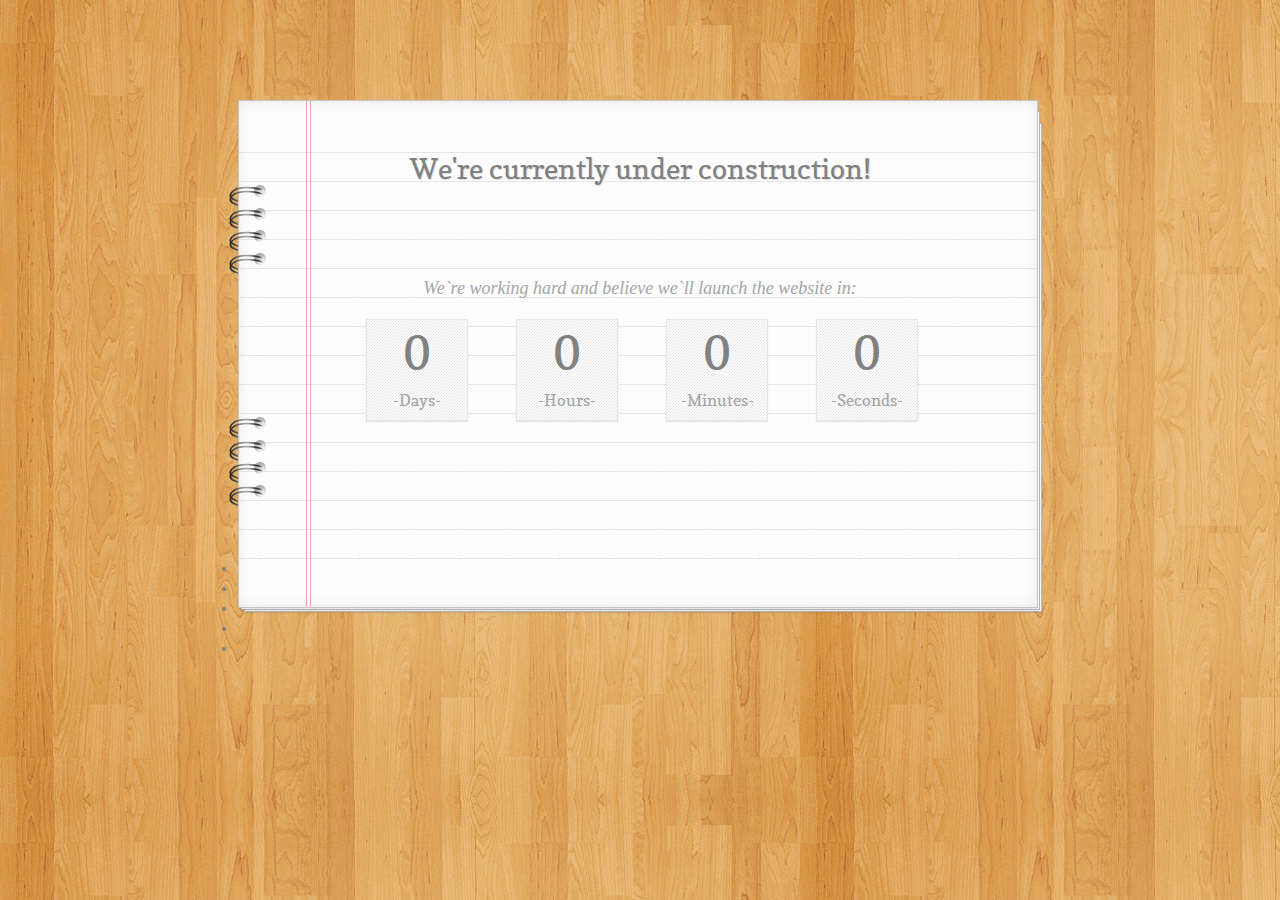
==== index.html @ 5b18fb9b "Page under construction" ====
<!DOCTYPE html> 
<html lang="en"> 
<head> 
<meta http-equiv="content-type" content="text/html; charset=utf-8" /> 

<title>Oscar Cruz - Web Developer</title> 

<link rel="stylesheet" href="style.css" type="text/css" media="screen">

<script type="text/javascript" src="js/jquery-1.7.min.js"></script>
<script type="text/javascript" src="js/jquery.countdown.js"></script>
<script type="text/javascript" src="js/jquery.tipsy.js"></script>
<script type="text/javascript" src="js/jquery.subscribe.js"></script>
<script type="text/javascript" src="js/jquery.contact.js"></script>
<script type="text/javascript" src="js/custom.js"></script>


</head> 
 
<body> 
	<div id="wrapper">
	    <!--
		<header>
			<a class="logo" href="index.html"><img src="images/logo.png" alt="logo" title="logo" /></a>
		</header>
		-->
		
		<div id="book">		
		
			<!--<div id="ribbon" class="contact">click me to reveal the contact form</div>		-->
			<div class="top-page"></div>
			
			<div class="content-page">
				<div class="top-spiral"></div>
				<div class="bottom-spiral"></div>
				<!--
				<div id="cform">
					<div class="row"></div>
					<h3>Get in touch with us:</h3>
					<div class="form-wrapper in-touch">
						<div id="message"></div>
						<form method="post" action="php/contact.php" name="contactform" id="contactform">
							<input type="text" name="name" placeholder="Name" id="name" />
							<input type="text" name="email" placeholder="Email" id="email" />
							<input type="text" name="phone" placeholder="Phone" id="phone" />
							<input type="text" name="subject" placeholder="Subject" id="subject" />
							<textarea placeholder="Message" name="comments" id="comments"></textarea>
							<div id="captcha">
								<span>3+1=</span>
								<input type="text" name="verify" id="verify" />
							</div><!--end verify-->

<!-- You can stylize the submit button by changing its color. To do this, replace the 'orange' from class="orange" with: yellow, red, purple, green, blue, darkblue, white and black.							
							<input type="submit" name="send" value="SEND" id="submit" class="orange" /> 
						</form>
					</div><!--end form-wrapper
				</div><!--end cform
				-->
			
				<div id="home">
					<div class="row"></div>
					<h2>We're currently under construction!</h2>					
					<div class="row"></div>
					<div class="row"></div>
					<div class="row"></div>
					<h3>We`re working hard and believe we`ll launch the website in:</h3>
					
					<div id="countdown"></div>	
					<div class="clear"></div>
					<div class="row"></div>
					<!--
					<div class="form-wrapper email-list">
						<div id="mesaj"></div>
						<form id="subscribe" method="post" action="php/subscribe.php" name="subscribe">
							<input type="text" id="semail" name="YourEmail" placeholder="Subscribe to our email list" />

<!-- You can stylize the submit button by changing its color. To do this, replace the 'orange' from class="orange" with: yellow, red, purple, green, blue, darkblue, white and black.								
							<input type="submit" id="ssubmit" name="subscribe" value="SUBSCRIBE" class="orange" />
						</form>
					</div><!--end form-wrapper
					-->
				</div><!--end home-->
				
			</div><!--end content-page-->
			
			<div class="bottom-page">
			    <!--
				<ul class="social">
				<!-- Change the # with the link to your social page. -->
					<li><a class="facebook tooltip" href="#" title="Facebook"></a></li>
					<li><a class="twitter tooltip" href="#" title="Twitter"></a></li>
					<li><a class="youtube tooltip" href="#" title="YouTube"></a></li>
					<li><a class="skype tooltip" href="#" title="Skype"></a></li>
					<li><a class="dribbble tooltip" href="#" title="Dribbble"></a></li>	
					
<!-- You can add to social list buttons for digg, delicious, vimeo and dropbox. Just delete the brackets from below
			<!--	<li><a class="digg tooltip" href="#" title="Digg"></a></li>
					<li><a class="delicious tooltip" href="#" title="Delicious"></a></li>
					<li><a class="vimeo tooltip" href="#" title="Vimeo"></a></li>
					<li><a class="dropbox tooltip" href="#" title="DropBox"></a></li>		
			
				</ul>
				-->
			</div><!--end bottom-page-->
		</div><!--end book-->
	</div><!--end wrapper-->
<script type="text/javascript" src="js/jquery.placeholder.js"></script>	<!-- placeholder html5 tag support for IE and Old Browsers -->
</body> 
</html>
---- style.css ----
/*-----------------------------------------------------------------------------------

	Template Name: PaperLaunch
	Template URI: http://www.deliciousthemes.com
	Description: A Coming Soon Template
	Author: Madalin Tudose
	Author URI: http://www.deliciousthemes.com
	License: GNU General Public License version 3.0
	License URI: http://www.gnu.org/licenses/gpl-3.0.html
	Version: 1.0
	
	All files, unless otherwise stated, are released under the GNU General Public License
	version 3.0 (http://www.gnu.org/licenses/gpl-3.0.html)

-----------------------------------------------------------------------------------

	1.	CSS Reset & Clearfix
	2.	Document Setup (body, common classes, structure etc)
	3.	Main Content Styles
		3.1. Countdown
		3.2. Forms
		3.3. Social Links
	4.	Button Styles
	5.	Tipsy Plugin - https://github.com/jaz303/tipsy

-----------------------------------------------------------------------------------*/


/*-----------------------------------------------------------------------------------*/
/*	1.	CSS Reset & Clearfix - http://meyerweb.com/eric/tools/css/reset/
/*-----------------------------------------------------------------------------------*/

html, body, div, span, applet, object, iframe,
h1, h2, h3, h4, h5, h6, p, blockquote, pre,
a, abbr, acronym, address, big, cite, code,
del, dfn, em, img, ins, kbd, q, s, samp,
small, strike, strong, sub, sup, tt, var,
b, u, i, center,
dl, dt, dd, ol, ul, li,
fieldset, form, label, legend,
table, caption, tbody, tfoot, thead, tr, th, td,
article, aside, canvas, details, embed, 
figure, figcaption, footer, header, hgroup, 
menu, nav, output, ruby, section, summary,
time, mark, audio, video {
	margin: 0;
	padding: 0;
	border: 0;
	font-size: 100%;
	font: inherit;
	vertical-align: baseline;
}

/* HTML5 display-role reset for older browsers */
article, aside, details, figcaption, figure, 
footer, header, hgroup, menu, nav, section {
	display: block;
}

body {
	line-height: 1;
}

ol, ul {
	list-style: none;
}

blockquote, q {
	quotes: none;
}
blockquote:before, blockquote:after,
q:before, q:after {
	content: '';
	content: none;
}

table {
	border-collapse: collapse;
	border-spacing: 0;
}

label{
	position:absolute;
	left:-9999px;
}

input,textarea {
	font:inherit;
	resize:none;
	background:#fff;
	color:#a5a5a5;
}

[placeholder]:active,
[placeholder]:focus{
	cursor:text;
	color:#a5a5a5;
}

.clear {
	clear:both;
}

/*-----------------------------------------------------------------------------------*/
/*	2.	Document Setup (body, common classes, structure etc)
/*-----------------------------------------------------------------------------------*/

@font-face {
    font-family: 'CopseRegular';
    src: url('fonts/copse/Copse-Regular-webfont.eot');
    src: url('fonts/copse/Copse-Regular-webfont.eot?#iefix') format('embedded-opentype'),
         url('fonts/copse/Copse-Regular-webfont.woff') format('woff'),
         url('fonts/copse/Copse-Regular-webfont.ttf') format('truetype'),
         url('fonts/copse/Copse-Regular-webfont.svg#CopseRegular') format('svg');
    font-weight: normal;
    font-style: normal;
}

body {
	font: 12px/20px 'CopseRegular', CopseRegular, Helvetica, Arial, sans-serif;
	background:url(images/backgrounds/wood4.jpg) repeat scroll 0 0;
	margin:0;
	padding:0;
	color:#818181;
}

#wrapper {
	width:806px;
	margin:0 auto;
	padding:100px 0;
}

a {
	text-decoration:none;
}

a:hover {
	text-decoration:none;
}

a.logo {
	text-align:center;
	display:block;
	margin-bottom:35px;
}

p.copyright {
	clear:both;
	text-align:center;
	margin:15px 0;
	text-shadow: 0 1px 1px rgba(255,255,255,0.7);
}

#book {
	position:relative;
}

.top-page {
	background:url(images/top-paper.png) no-repeat left top;
	width:806px;
	height:24px;
	position:relative;
}

.content-page {
	background:url(images/row.png) repeat-y left top;
	width:806px;
	height:435px;
	position:relative;
}

.bottom-page {
	background:url(images/bottom-paper.png) no-repeat left top;
	width:806px;
	height:55px;
}

.top-spiral {
	position:absolute;
	background:url(images/spiral.png) no-repeat scroll 0 0;
	width:38px;
	height:89px;
	left:-9px;
	top:61px;
}

.bottom-spiral {
	position:absolute;
	background:url(images/spiral.png) no-repeat scroll 0 0;
	width:38px;
	height:89px;
	left:-9px;
	top:293px;
}

.row {
	width:100%;
	height:29px;
	clear:both;
}

h2 {
	font-family: 'CopseRegular', CopseRegular, Helvetica, Arial, sans-serif;
	font-size:28px;
	text-align:center;
	height:29px;
	line-height:32px;
	font-weight:normal;
	text-shadow: 1px 1px 0px #e1e1e1;
	position:relative;
}

h3 {
	font-family:Georgia;
	font-size:18px;
	font-style:italic;
	text-align:center;
	height:29px;
	line-height:38px;
	font-weight:normal;
	color:#a5a5a5;
}

h4 {
	font-family:Georgia;
	font-size:14px;
	font-style:italic;
	text-align:center;
	height:29px;
	line-height:38px;
	font-weight:normal;
	color:#a5a5a5;
}

/*-----------------------------------------------------------------------------------*/
/*	3.	Main Content Styles
/*-----------------------------------------------------------------------------------*/

	/*----- 3.1. Countdown -----*/

#countdown {
	float:left;
	padding:21px 0 10px 105px;
	position:relative;
}

.hasCountdown {
	height:115px;
}

.item {
	float:left;
	text-align:center;
	margin:0 24px;
	width:100px;
	height:100px;
	border:1px solid #e5e5e5;	
	background:#fdfdfd url(images/form-pattern.png) repeat scroll 0 0;
	-moz-box-shadow: 0px 1px 1px rgba(0, 0, 0, 0.1);
    -webkit-box-shadow: 0px 1px 1px rgba(0, 0, 0, 0.1);
    box-shadow: 0px 1px 1px rgba(0, 0, 0, 0.1);		
}

.item span {
	font-size:16px;
	clear:both;
	color:#a5a5a5;
}

.item p {
	text-align:center;
	margin-bottom:10px;
	font-size:48px;
	height:60px;
	line-height:64px;
}

	/*----- 3.2. Forms -----*/
	
.form-wrapper {
	clear:both;
	width:470px;
	border:1px solid #e5e5e5;
	background:#fdfdfd url(images/form-pattern.png) repeat scroll 0 0;
	-moz-box-shadow: 0px 1px 1px rgba(0, 0, 0, 0.1);
    -webkit-box-shadow: 0px 1px 1px rgba(0, 0, 0, 0.1);
    box-shadow: 0px 1px 1px rgba(0, 0, 0, 0.1);	
	padding:8px;
	margin-left: 160px;
	overflow:hidden;
	position:relative;
}
	
.in-touch {
	margin-top:40px;
}
.email-list {
	margin-top:13px;
}
form#subscribe, form#cform {
	margin:0;
	padding:0;
}

#cform {
	position:relative;
	display:none;
}

#message, #mesaj { margin: 0; padding: 0; }

input#semail {
	width:293px;
	height:18px;
	padding:10px 36px 10px 15px;
	border:1px solid #e5e5e5;
	font-size:14px;
	float:left;
	border-radius: 2px;
	-moz-border-radius: 2px;
	-webkit-border-radius: 2px;	
	
}

input#name, input#email, input#phone, input#subject  {
	width:214px;
	height:18px;
	padding:10px 0 10px 15px;
	margin-bottom:8px;
	border:1px solid #e5e5e5;
	font-size:14px;
	float:left;
	border-radius: 2px;
	-moz-border-radius: 2px;
	-webkit-border-radius: 2px;	
}

input#name, input#phone {
	margin-right:8px;
}

input#verify {
	width:38px;
	height:18px;
	padding:10px 0 10px 15px;
	border:1px solid #e5e5e5;
	font-size:14px;
	float:left;
	border-radius: 2px;
	-moz-border-radius: 2px;
	-webkit-border-radius: 2px;	
}

input#submit, input#ssubmit {
	position:relative;
	border-radius: 2px 2px 2px 2px;
	-moz-border-radius: 2px;
	-webkit-border-radius: 2px;		
	box-shadow: #e3e3e3 0 1px 1px;		
	-moz-box-shadow:
		0px 1px 1px rgba(000,000,000,0.1),
		inset 0px 1px 1px rgba(255,255,255,0.7);
	-webkit-box-shadow:
		0px 1px 1px rgba(000,000,000,0.1),
		inset 0px 1px 1px rgba(255,255,255,0.7);				
	font-size: 14px;
	float:right;
	margin-left: 6px;
	padding:0 10px;
	height:40px;
	cursor:pointer;	
	line-height:36px;
	behavior: url(PIE.htc);		
}

input#ssubmit {
	width:118px;
}

textarea#comments {
	width:438px;
	height:100px;
	padding:10px 15px;
	margin-bottom:8px;
	border:1px solid #e5e5e5;
	font-size:14px;	
	float:left;
	resize: none;
	border-radius: 2px;
	-moz-border-radius: 2px;
	-webkit-border-radius: 2px;		
}

#captcha {
	float:left;
	position:relative;
}

#captcha span {
	float:left;
	height:38px;
	line-height:38px;
	margin-right:10px;
	font-size:14px;
}

.loader {
	position:relative;
	float: right;
	margin-top: 12px;	
	
}

.subscribe-loader {
	position:absolute;
	left:325px;
	top: 20px;	
	
}

.error_message {
	text-align:center;
	color:red;
	padding:10px 0;
}

#success_page {
	text-align:center;
	padding:10px 0;
}
#ribbon {
	position:absolute;
	background:url(images/ribbon.png) no-repeat scroll left top;
	width:70px;
	height:45px;
	top:45px;
	right:-64px;
	display:block;
	text-indent:-9999px;
	z-index:100;
	cursor:pointer;
}

	/*----- 3.3. Social Links -----*/
	
ul.social {
	position:relative;
	text-align:center;
	padding-top:10px;
}

ul.social li {
	display:inline;
	margin:0 13px;
}

ul.social li a {
	text-indent:-9999px;
	width:24px;
	height:24px;
	display:inline-block;
}
li a.facebook {
	background:url(images/social/facebook.png) no-repeat scroll center center;
}
li a.twitter {
	background:url(images/social/twitter.png) no-repeat scroll center center;
}
li a.youtube {
	background:url(images/social/youtube.png) no-repeat scroll center center;
}
li a.skype {
	background:url(images/social/skype.png) no-repeat scroll center center;
}
li a.dribbble {
	background:url(images/social/dribbble.png) no-repeat scroll center center;
}
li a.digg {
	background:url(images/social/digg.png) no-repeat scroll center center;
}
li a.delicious {
	background:url(images/social/delicious.png) no-repeat scroll center center;
}
li a.vimeo {
	background:url(images/social/vimeo.png) no-repeat scroll center center;
}
li a.dropbox {
	background:url(images/social/dropbox.png) no-repeat scroll center center;
}


/*-----------------------------------------------------------------------------------*/
/*	4.	Button Styles
/*-----------------------------------------------------------------------------------*/

.orange {
	text-shadow: 1px 1px 0px #ffe8b2;	
	color: #7c5d1b;
	border: 1px solid #d6a437;	
    background: #febd4b; /*fallback for non-CSS3 browsers*/
    background: -webkit-gradient(linear, 0 0, 0 100%, from(#fed970) to(#febd4b)); /*old webkit*/
    background: -webkit-linear-gradient(#fed970, #febd4b); /*new webkit*/
    background: -moz-linear-gradient(#fed970, #febd4b); /*gecko*/
    background: -ms-linear-gradient(#fed970, #febd4b); /*IE10*/
    background: -o-linear-gradient(#fed970, #febd4b); /*opera 11.10+*/
    background: linear-gradient(#fed970, #febd4b); /*future CSS3 browsers*/	
	-pie-background: linear-gradient(#fed970, #febd4b);	/*PIE*/	
}

.orange:hover {
	color: #7c5d1b;
	border: 1px solid #d6a437;	
    background: #febd4b; /*fallback for non-CSS3 browsers*/
    background: -webkit-gradient(linear, 0 0, 0 100%, from(#febd4b) to(#fed970)); /*old webkit*/
    background: -webkit-linear-gradient(#febd4b, #fed970); /*new webkit*/
    background: -moz-linear-gradient(#febd4b, #fed970); /*gecko*/
    background: -ms-linear-gradient(#febd4b, #fed970); /*IE10*/
    background: -o-linear-gradient(#febd4b, #fed970); /*opera 11.10+*/
    background: linear-gradient(#febd4b, #fed970); /*future CSS3 browsers*/
    -pie-background: linear-gradient(#febd4b, #fed970); /*PIE*/	
}

.yellow {
	text-shadow: 1px 1px 0px #fff0b3;	
	color: #897931;
	border: 1px solid #dac34b;	
    background: #fedb5e; /*fallback for non-CSS3 browsers*/
    background: -webkit-gradient(linear, 0 0, 0 100%, from(#feed7a) to(#fedb5e)); /*old webkit*/
    background: -webkit-linear-gradient(#feed7a, #fedb5e); /*new webkit*/
    background: -moz-linear-gradient(#feed7a, #fedb5e); /*gecko*/
    background: -ms-linear-gradient(#feed7a, #fedb5e); /*IE10*/
    background: -o-linear-gradient(#feed7a, #fedb5e); /*opera 11.10+*/
    background: linear-gradient(#feed7a, #fedb5e); /*future CSS3 browsers*/		
	-pie-background: linear-gradient(#feed7a, #fedb5e);	/*PIE*/		
}

.yellow:hover {
	text-shadow: 1px 1px 0px #fff0b3;	
	color: #897931;
	border: 1px solid #dac34b;	
    background: #feed7a; /*fallback for non-CSS3 browsers*/
    background: -webkit-gradient(linear, 0 0, 0 100%, from(#fedb5e) to(#feed7a)); /*old webkit*/
    background: -webkit-linear-gradient(#fedb5e, #feed7a); /*new webkit*/
    background: -moz-linear-gradient(#fedb5e, #feed7a); /*gecko*/
    background: -ms-linear-gradient(#fedb5e, #feed7a); /*IE10*/
    background: -o-linear-gradient(#fedb5e, #feed7a); /*opera 11.10+*/
    background: linear-gradient(#fedb5e, #feed7a); /*future CSS3 browsers*/		
	-pie-background: linear-gradient(#fedb5e, #feed7a);	/*PIE*/		
}

.red {
	text-shadow: 1px 1px 0px #dc5653;	
	color: #fff;
	border: 1px solid #dc5653;	
    background: #fe5d62; /*fallback for non-CSS3 browsers*/
    background: -webkit-gradient(linear, 0 0, 0 100%, from(#fe8781) to(#fe5d62)); /*old webkit*/
    background: -webkit-linear-gradient(#fe8781, #fe5d62); /*new webkit*/
    background: -moz-linear-gradient(#fe8781, #fe5d62); /*gecko*/
    background: -ms-linear-gradient(#fe8781, #fe5d62); /*IE10*/
    background: -o-linear-gradient(#fe8781, #fe5d62); /*opera 11.10+*/
    background: linear-gradient(#fe8781, #fe5d62); /*future CSS3 browsers*/	
	-pie-background: linear-gradient(#fe8781, #fe5d62);	/*PIE*/			
}

.red:hover {
	text-shadow: 1px 1px 0px #dc5653;	
	color: #fff;
	border: 1px solid #dc5653;	
    background: #fe8781; /*fallback for non-CSS3 browsers*/
    background: -webkit-gradient(linear, 0 0, 0 100%, from(#fe5d62) to(#fe8781)); /*old webkit*/
    background: -webkit-linear-gradient(#fe5d62, #fe8781); /*new webkit*/
    background: -moz-linear-gradient(#fe5d62, #fe8781); /*gecko*/
    background: -ms-linear-gradient(#fe5d62, #fe8781); /*IE10*/
    background: -o-linear-gradient(#fe5d62, #fe8781); /*opera 11.10+*/
    background: linear-gradient(#fe5d62, #fe8781); /*future CSS3 browsers*/	
	-pie-background: linear-gradient(#fe5d62, #fe8781);	/*PIE*/			
}

.purple {
	text-shadow: 1px 1px 0px #8e3b86;	
	color: #fff;
	border: 1px solid #dc53ce;	
    background: #f264eb; /*fallback for non-CSS3 browsers*/
    background: -webkit-gradient(linear, 0 0, 0 100%, from(#fd81eb) to(#f264eb)); /*old webkit*/
    background: -webkit-linear-gradient(#fd81eb, #f264eb); /*new webkit*/
    background: -moz-linear-gradient(#fd81eb, #f264eb); /*gecko*/
    background: -ms-linear-gradient(#fd81eb, #f264eb); /*IE10*/
    background: -o-linear-gradient(#fd81eb, #f264eb); /*opera 11.10+*/
    background: linear-gradient(#fd81eb, #f264eb); /*future CSS3 browsers*/	
	-pie-background: linear-gradient(#fd81eb, #f264eb);	/*PIE*/			
}

.purple:hover {
	text-shadow: 1px 1px 0px #8e3b86;	
	color: #fff;
	border: 1px solid #dc53ce;	
    background: #fd81eb; /*fallback for non-CSS3 browsers*/
    background: -webkit-gradient(linear, 0 0, 0 100%, from(#f264eb) to(#fd81eb)); /*old webkit*/
    background: -webkit-linear-gradient(#f264eb, #fd81eb); /*new webkit*/
    background: -moz-linear-gradient(#f264eb, #fd81eb); /*gecko*/
    background: -ms-linear-gradient(#f264eb, #fd81eb); /*IE10*/
    background: -o-linear-gradient(#f264eb, #fd81eb); /*opera 11.10+*/
    background: linear-gradient(#f264eb, #fd81eb); /*future CSS3 browsers*/	
	-pie-background: linear-gradient(#f264eb, #fd81eb);	/*PIE*/		
}

.green {
	text-shadow: 1px 1px 0px #d6f3ae;	
	color: #405922;
	border: 1px solid #86be46;	
    background: #a7e059; /*fallback for non-CSS3 browsers*/
    background: -webkit-gradient(linear, 0 0, 0 100%, from(#baf765) to(#a7e059)); /*old webkit*/
    background: -webkit-linear-gradient(#baf765, #a7e059); /*new webkit*/
    background: -moz-linear-gradient(#baf765, #a7e059); /*gecko*/
    background: -ms-linear-gradient(#baf765, #a7e059); /*IE10*/
    background: -o-linear-gradient(#baf765, #a7e059); /*opera 11.10+*/
    background: linear-gradient(#baf765, #a7e059); /*future CSS3 browsers*/	
	-pie-background: linear-gradient(#baf765, #a7e059);	/*PIE*/			
}

.green:hover {
	text-shadow: 1px 1px 0px #d6f3ae;	
	color: #405922;
	border: 1px solid #86be46;	
    background: #baf765; /*fallback for non-CSS3 browsers*/
    background: -webkit-gradient(linear, 0 0, 0 100%, from(#a7e059) to(#baf765)); /*old webkit*/
    background: -webkit-linear-gradient(#a7e059, #baf765); /*new webkit*/
    background: -moz-linear-gradient(#a7e059, #baf765); /*gecko*/
    background: -ms-linear-gradient(#a7e059, #baf765); /*IE10*/
    background: -o-linear-gradient(#a7e059, #baf765); /*opera 11.10+*/
    background: linear-gradient(#a7e059, #baf765); /*future CSS3 browsers*/	
	-pie-background: linear-gradient(#a7e059, #baf765);	/*PIE*/			
}

.blue {
	text-shadow: 1px 1px 0px #b3e8f9;	
	color: #2f5869;
	border: 1px solid #4bb6da;	
    background: #5ccded; /*fallback for non-CSS3 browsers*/
    background: -webkit-gradient(linear, 0 0, 0 100%, from(#7ad6fc) to(#5ccded)); /*old webkit*/
    background: -webkit-linear-gradient(#7ad6fc, #5ccded); /*new webkit*/
    background: -moz-linear-gradient(#7ad6fc, #5ccded); /*gecko*/
    background: -ms-linear-gradient(#7ad6fc, #5ccded); /*IE10*/
    background: -o-linear-gradient(#7ad6fc, #5ccded); /*opera 11.10+*/
    background: linear-gradient(#7ad6fc, #5ccded); /*future CSS3 browsers*/	
	-pie-background: linear-gradient(#7ad6fc, #5ccded);	/*PIE*/			
}

.blue:hover {
	text-shadow: 1px 1px 0px #b3e8f9;	
	color: #2f5869;
	border: 1px solid #4bb6da;	
    background: #7ad6fc; /*fallback for non-CSS3 browsers*/
    background: -webkit-gradient(linear, 0 0, 0 100%, from(#5ccded) to(#7ad6fc)); /*old webkit*/
    background: -webkit-linear-gradient(#5ccded, #7ad6fc); /*new webkit*/
    background: -moz-linear-gradient(#5ccded, #7ad6fc); /*gecko*/
    background: -ms-linear-gradient(#5ccded, #7ad6fc); /*IE10*/
    background: -o-linear-gradient(#5ccded, #7ad6fc); /*opera 11.10+*/
    background: linear-gradient(#5ccded, #7ad6fc); /*future CSS3 browsers*/	
	-pie-background: linear-gradient(#5ccded, #7ad6fc);	/*PIE*/		
}

.darkblue {
	text-shadow: 1px 1px 0px #003865;	
	color: #fff;
	border: 1px solid #00457c;	
    background: #0065b5; /*fallback for non-CSS3 browsers*/
    background: -webkit-gradient(linear, 0 0, 0 100%, from(#0087cd) to(#0065b5)); /*old webkit*/
    background: -webkit-linear-gradient(#0087cd, #0065b5); /*new webkit*/
    background: -moz-linear-gradient(#0087cd, #0065b5); /*gecko*/
    background: -ms-linear-gradient(#0087cd, #0065b5); /*IE10*/
    background: -o-linear-gradient(#0087cd, #0065b5); /*opera 11.10+*/
    background: linear-gradient(#0087cd, #0065b5); /*future CSS3 browsers*/	
	-pie-background: linear-gradient(#0087cd, #0065b5);	/*PIE*/			
}

.darkblue:hover {
	text-shadow: 1px 1px 0px #003865;	
	color: #fff;
	border: 1px solid #00457c;	
    background: #0087cd; /*fallback for non-CSS3 browsers*/
    background: -webkit-gradient(linear, 0 0, 0 100%, from(#0065b5) to(#0087cd)); /*old webkit*/
    background: -webkit-linear-gradient(#0065b5, #0087cd); /*new webkit*/
    background: -moz-linear-gradient(#0065b5, #0087cd); /*gecko*/
    background: -ms-linear-gradient(#0065b5, #0087cd); /*IE10*/
    background: -o-linear-gradient(#0065b5, #0087cd); /*opera 11.10+*/
    background: linear-gradient(#0065b5, #0087cd); /*future CSS3 browsers*/	
	-pie-background: linear-gradient(#0065b5, #0087cd);	/*PIE*/			
}

.white {
	text-shadow: 1px 1px 0px #f8f8f8;	
	color: #5b5b5b;
	border: 1px solid #d3d3d3;	
    background: #ededed; /*fallback for non-CSS3 browsers*/
    background: -webkit-gradient(linear, 0 0, 0 100%, from(#f9f9f9) to(#ededed)); /*old webkit*/
    background: -webkit-linear-gradient(#f9f9f9, #ededed); /*new webkit*/
    background: -moz-linear-gradient(#f9f9f9, #ededed); /*gecko*/
    background: -ms-linear-gradient(#f9f9f9, #ededed); /*IE10*/
    background: -o-linear-gradient(#f9f9f9, #ededed); /*opera 11.10+*/
    background: linear-gradient(#f9f9f9, #ededed); /*future CSS3 browsers*/	
	-pie-background: linear-gradient(#f9f9f9, #ededed);	/*PIE*/			
}

.white:hover {
	text-shadow: 1px 1px 0px #f8f8f8;	
	color: #5b5b5b;
	border: 1px solid #d3d3d3;	
    background: #f9f9f9; /*fallback for non-CSS3 browsers*/
    background: -webkit-gradient(linear, 0 0, 0 100%, from(#ededed) to(#f9f9f9)); /*old webkit*/
    background: -webkit-linear-gradient(#ededed, #f9f9f9); /*new webkit*/
    background: -moz-linear-gradient(#ededed, #f9f9f9); /*gecko*/
    background: -ms-linear-gradient(#ededed, #f9f9f9); /*IE10*/
    background: -o-linear-gradient(#ededed, #f9f9f9); /*opera 11.10+*/
    background: linear-gradient(#ededed, #f9f9f9); /*future CSS3 browsers*/	
	-pie-background: linear-gradient(#ededed, #f9f9f9);	/*PIE*/		
}

.black {
	text-shadow: 1px 1px 0px #363636;	
	color: #fff;
	border: 1px solid #505050;	
    background: #616161; /*fallback for non-CSS3 browsers*/
    background: -webkit-gradient(linear, 0 0, 0 100%, from(#848484) to(#616161)); /*old webkit*/
    background: -webkit-linear-gradient(#848484, #616161); /*new webkit*/
    background: -moz-linear-gradient(#848484, #616161); /*gecko*/
    background: -ms-linear-gradient(#848484, #616161); /*IE10*/
    background: -o-linear-gradient(#848484, #616161); /*opera 11.10+*/
    background: linear-gradient(#848484, #616161); /*future CSS3 browsers*/	
	-pie-background: linear-gradient(#848484, #616161);	/*PIE*/		
}

.black:hover {
	text-shadow: 1px 1px 0px #363636;	
	color: #fff;
	border: 1px solid #505050;	
    background: #848484; /*fallback for non-CSS3 browsers*/
    background: -webkit-gradient(linear, 0 0, 0 100%, from(#616161) to(#848484)); /*old webkit*/
    background: -webkit-linear-gradient(#616161, #848484); /*new webkit*/
    background: -moz-linear-gradient(#616161, #848484); /*gecko*/
    background: -ms-linear-gradient(#616161, #848484); /*IE10*/
    background: -o-linear-gradient(#616161, #848484); /*opera 11.10+*/
    background: linear-gradient(#616161, #848484); /*future CSS3 browsers*/	
	-pie-background: linear-gradient(#616161, #848484);	/*PIE*/			
}


/*-----------------------------------------------------------------------------------*/
/*	5.	Tipsy Plugin - https://github.com/jaz303/tipsy
/*-----------------------------------------------------------------------------------*/


.tipsy { font-size: 11px; position: absolute; padding: 8px 5px; z-index: 100000; }
  .tipsy-inner { background-color: #afafaf; color: #FFF; max-width: 200px; padding: 1px 10px 0 10px; text-align: center; }

  /* Rounded corners */
  .tipsy-inner { border-radius: 3px; -moz-border-radius: 3px; -webkit-border-radius: 3px; }
  

  .tipsy-inner { box-shadow: 1px 1px 2px #e7e7e7; -webkit-box-shadow: 1px 1px 2px #e7e7e7; -moz-box-shadow: 1px 1px 2px #e7e7e7; }
  
  .tipsy-arrow { position: absolute; width: 0; height: 0; line-height: 0; border: 5px dashed #afafaf;top:29px}
  
  /* Rules to colour arrows */
  .tipsy-arrow-n { border-bottom-color: #afafaf; }
  .tipsy-arrow-s { border-top-color: #afafaf; }
  .tipsy-arrow-e { border-left-color: #afafaf; }
  .tipsy-arrow-w { border-right-color: #afafaf; }
  
	.tipsy-n .tipsy-arrow { top: 0px; left: 50%; margin-left: -5px; border-bottom-style: solid; border-top: none; border-left-color: transparent; border-right-color: transparent; }
    .tipsy-nw .tipsy-arrow { top: 0; left: 10px; border-bottom-style: solid; border-top: none; border-left-color: transparent; border-right-color: transparent;}
    .tipsy-ne .tipsy-arrow { top: 0; right: 10px; border-bottom-style: solid; border-top: none;  border-left-color: transparent; border-right-color: transparent;}
  .tipsy-s .tipsy-arrow { bottom: 0; left: 50%; margin-left: -5px; border-top-style: solid; border-bottom: none;  border-left-color: transparent; border-right-color: transparent; }
    .tipsy-sw .tipsy-arrow { bottom: 0; left: 10px; border-top-style: solid; border-bottom: none;  border-left-color: transparent; border-right-color: transparent; }
    .tipsy-se .tipsy-arrow { bottom: 0; right: 10px; border-top-style: solid; border-bottom: none; border-left-color: transparent; border-right-color: transparent; }
  .tipsy-e .tipsy-arrow { right: 0; top: 50%; margin-top: -5px; border-left-style: solid; border-right: none; border-top-color: transparent; border-bottom-color: transparent; }
  .tipsy-w .tipsy-arrow { left: 0; top: 50%; margin-top: -5px; border-right-style: solid; border-left: none; border-top-color: transparent; border-bottom-color: transparent; }
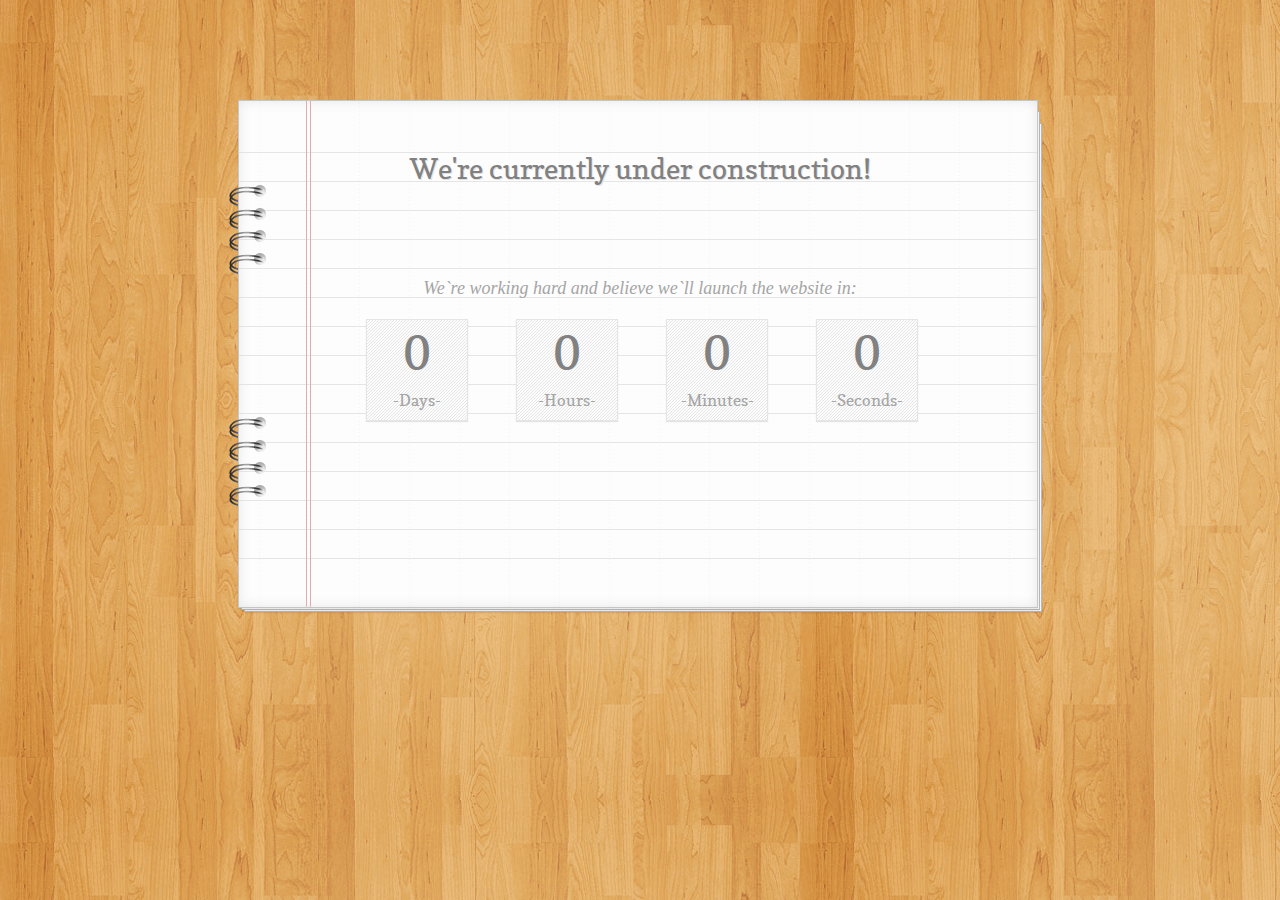
==== commit 5f665b2f: "Page under construction - li tags correction" ====
--- a/index.html
+++ b/index.html
@@ -86,7 +86,7 @@
 			<div class="bottom-page">
 			    <!--
 				<ul class="social">
-				<!-- Change the # with the link to your social page. -->
+				<!-- Change the # with the link to your social page.
 					<li><a class="facebook tooltip" href="#" title="Facebook"></a></li>
 					<li><a class="twitter tooltip" href="#" title="Twitter"></a></li>
 					<li><a class="youtube tooltip" href="#" title="YouTube"></a></li>
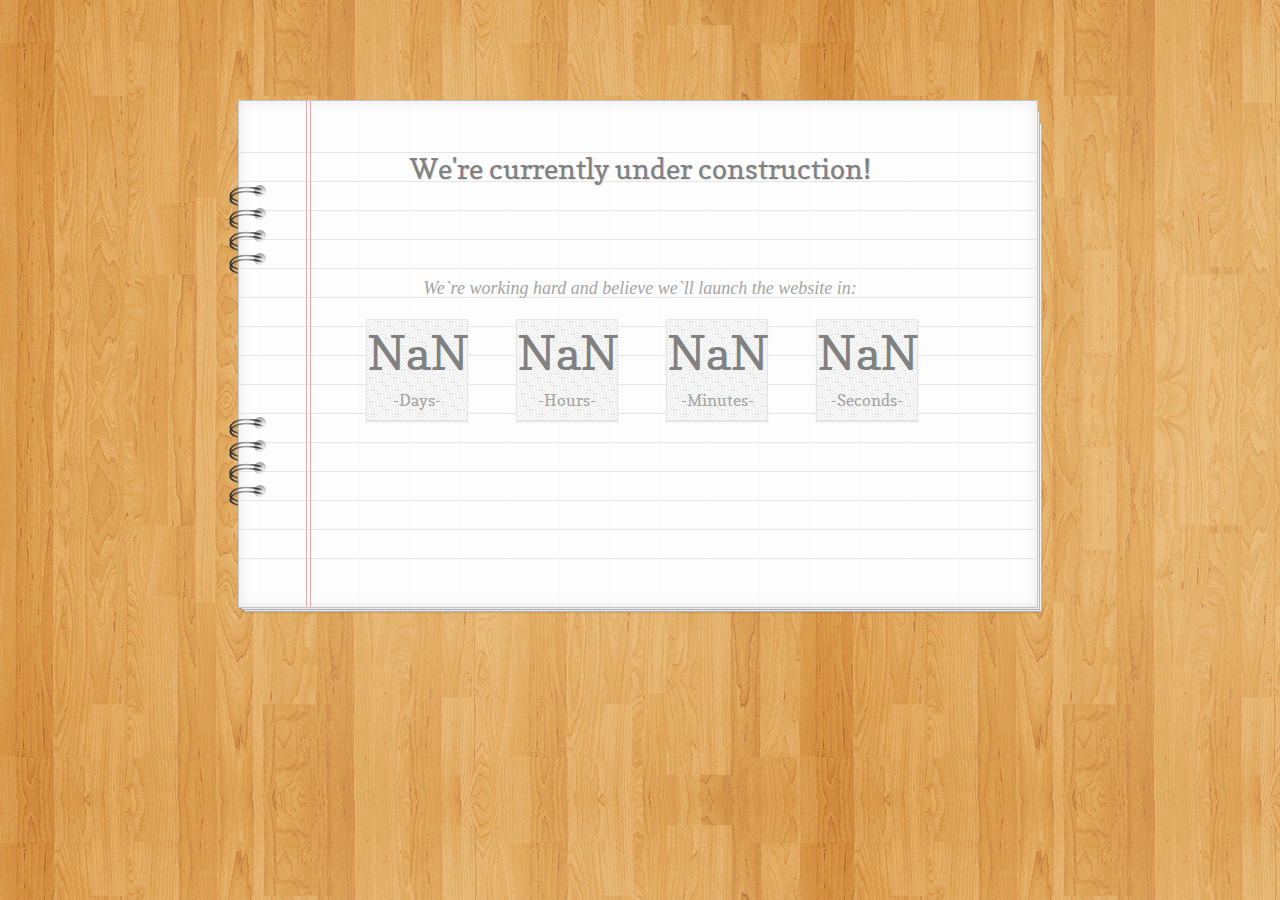
==== commit 6736aaba: "re-take off" ====
--- a/index.html
+++ b/index.html
@@ -8,7 +8,7 @@
 <link rel="stylesheet" href="style.css" type="text/css" media="screen">
 
 <script type="text/javascript" src="js/jquery-1.7.min.js"></script>
-<script type="text/javascript" src="js/jquery.countdown.js"></script>
+<script type="text/javascript" src="js/jquery.countdown.js"></script><!--The definition for the countdown is defined on custom.js-->
 <script type="text/javascript" src="js/jquery.tipsy.js"></script>
 <script type="text/javascript" src="js/jquery.subscribe.js"></script>
 <script type="text/javascript" src="js/jquery.contact.js"></script>
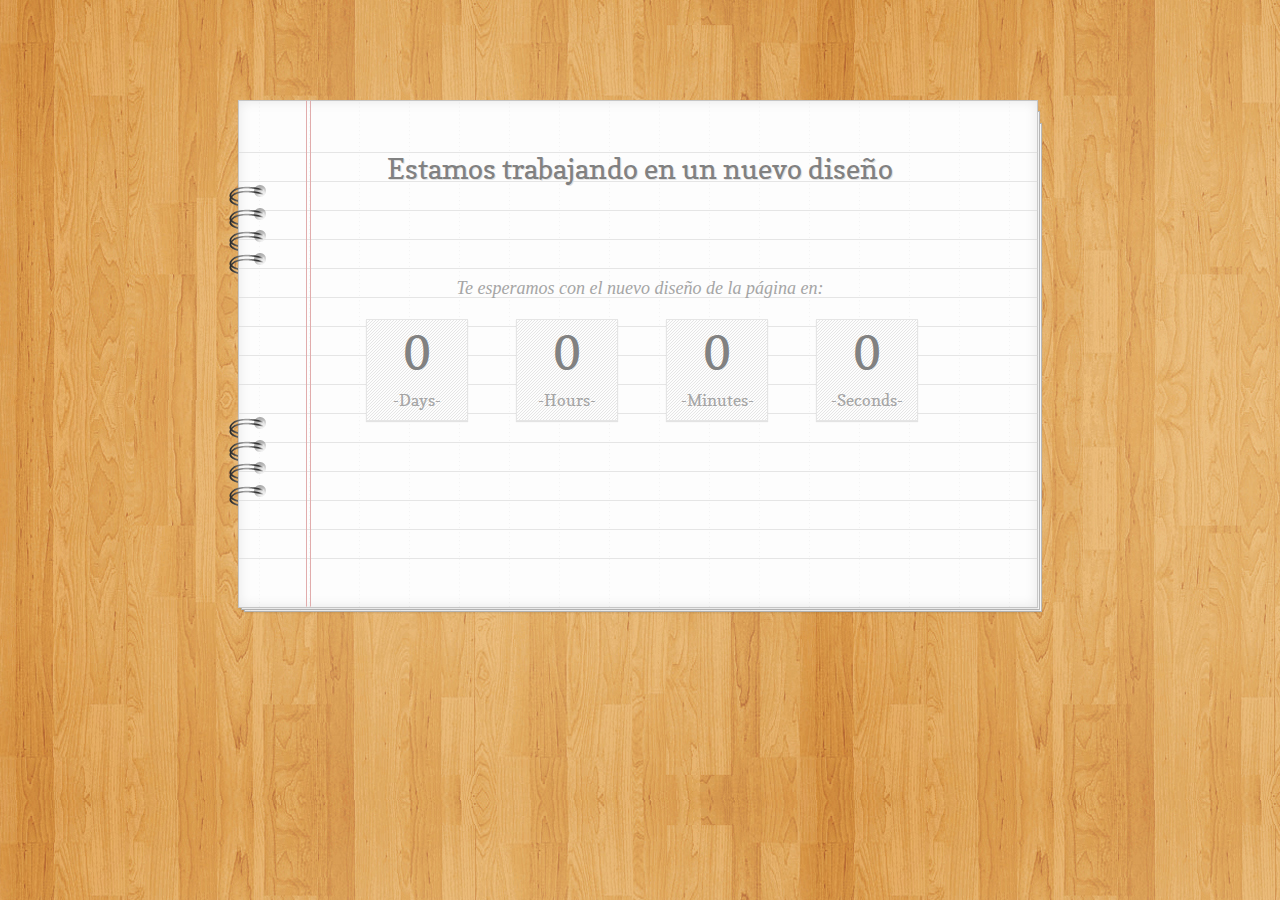
==== commit 5575a4c6: "Modificaicones al nuevo diseño" ====
--- a/index.html
+++ b/index.html
@@ -1,5 +1,5 @@
 <!DOCTYPE html> 
-<html lang="en"> 
+<html> 
 <head> 
 <meta http-equiv="content-type" content="text/html; charset=utf-8" /> 
 
@@ -59,11 +59,11 @@
 			
 				<div id="home">
 					<div class="row"></div>
-					<h2>We're currently under construction!</h2>					
+					<h2>Estamos trabajando en un nuevo diseño</h2>					
 					<div class="row"></div>
 					<div class="row"></div>
 					<div class="row"></div>
-					<h3>We`re working hard and believe we`ll launch the website in:</h3>
+					<h3>Te esperamos con el nuevo diseño de la página en:</h3>
 					
 					<div id="countdown"></div>	
 					<div class="clear"></div>
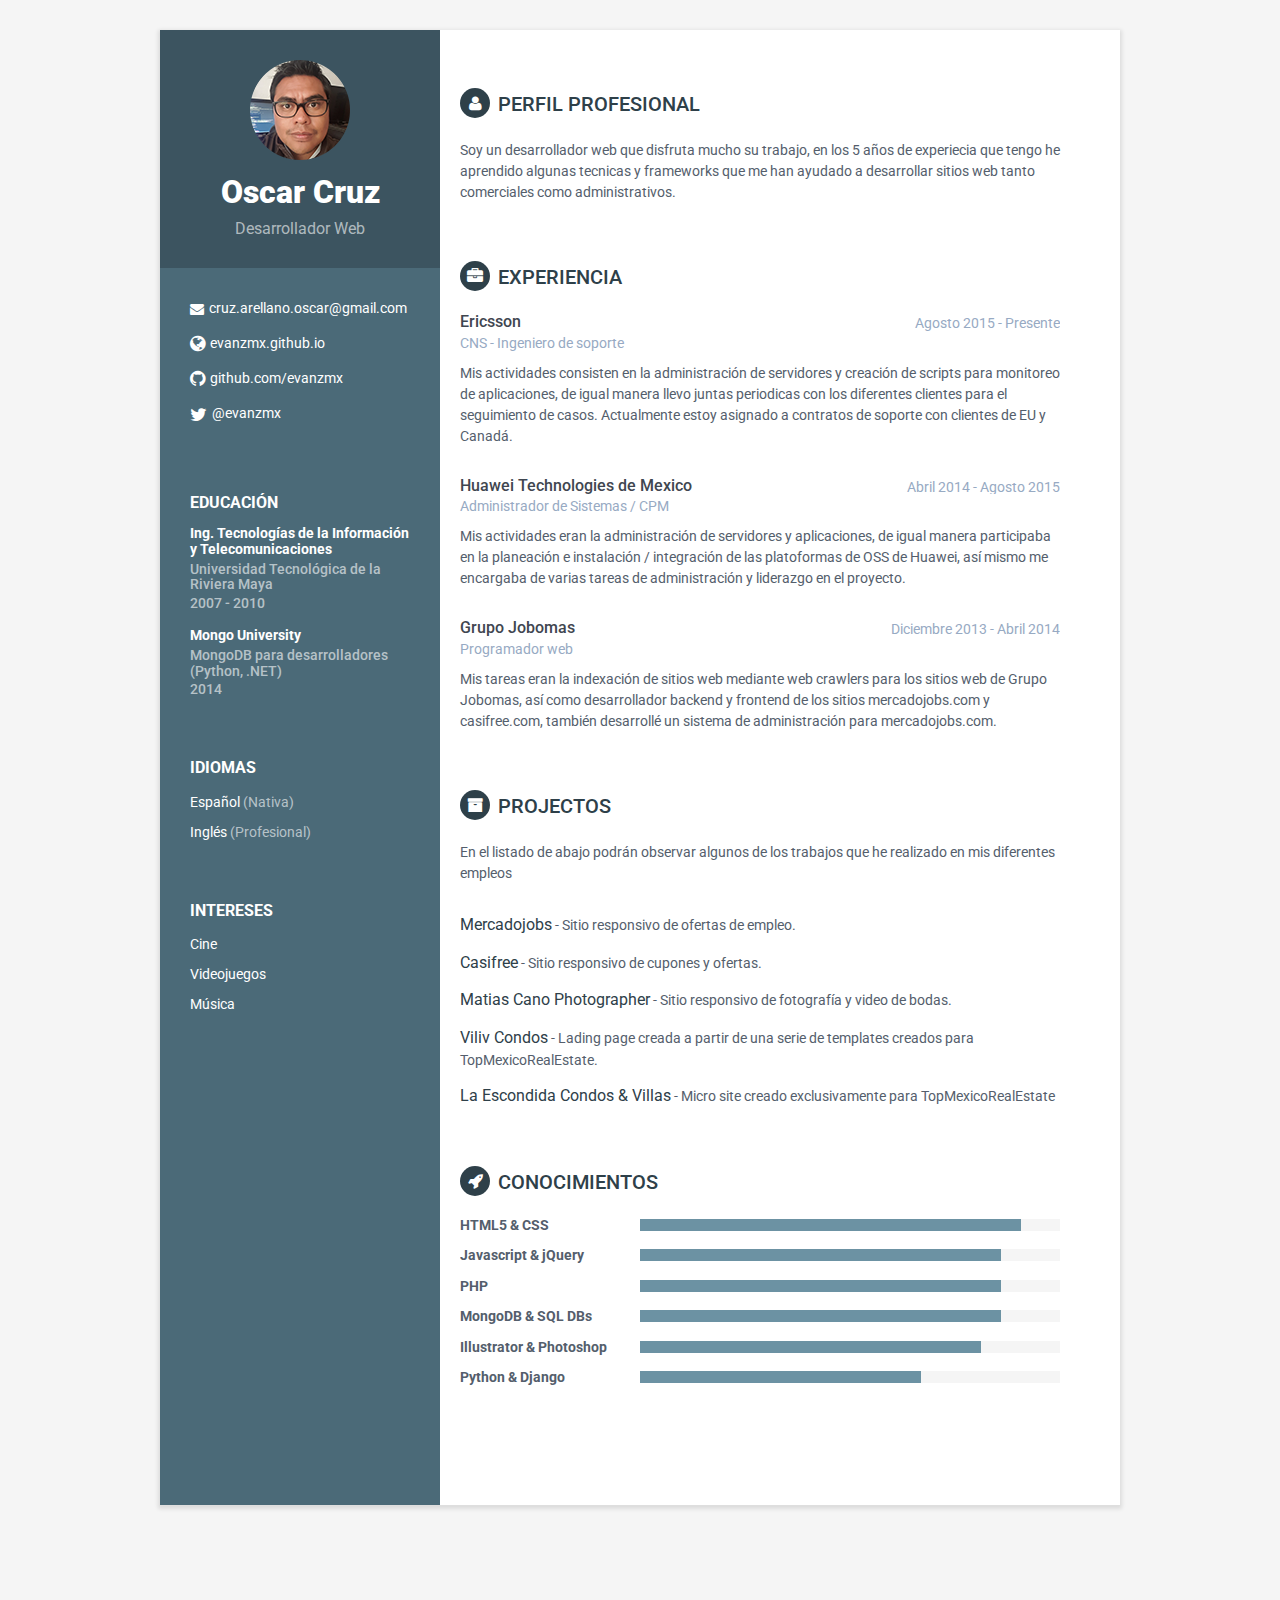
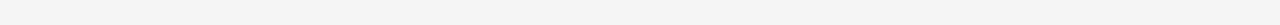
==== commit a45ee3d9: "Nuevo diseño" ====
--- a/index.html
+++ b/index.html
@@ -1,110 +1,228 @@
-<!DOCTYPE html> 
-<html> 
-<head> 
-<meta http-equiv="content-type" content="text/html; charset=utf-8" /> 
-
-<title>Oscar Cruz - Web Developer</title> 
-
-<link rel="stylesheet" href="style.css" type="text/css" media="screen">
-
-<script type="text/javascript" src="js/jquery-1.7.min.js"></script>
-<script type="text/javascript" src="js/jquery.countdown.js"></script><!--The definition for the countdown is defined on custom.js-->
-<script type="text/javascript" src="js/jquery.tipsy.js"></script>
-<script type="text/javascript" src="js/jquery.subscribe.js"></script>
-<script type="text/javascript" src="js/jquery.contact.js"></script>
-<script type="text/javascript" src="js/custom.js"></script>
-
-
+<!DOCTYPE html>
+<!--[if IE 8]> <html lang="en" class="ie8"> <![endif]-->  
+<!--[if IE 9]> <html lang="en" class="ie9"> <![endif]-->  
+<!--[if !IE]><!--> <html lang="es"> <!--<![endif]-->  
+<head>
+    <title>Oscar Cruz Arellano - Web delevoper</title>
+    <!-- Meta -->
+    <meta charset="utf-8">
+    <meta http-equiv="X-UA-Compatible" content="IE=edge">
+    <meta name="viewport" content="width=device-width, initial-scale=1.0">
+    <meta name="description" content="Oscar Cruz Arellano CV">
+    <meta name="author" content="Xiaoying Riley at 3rd Wave Media">    
+    <link rel="shortcut icon" href="favicon.ico">  
+    <link href='https://fonts.googleapis.com/css?family=Roboto:400,500,400italic,300italic,300,500italic,700,700italic,900,900italic' rel='stylesheet' type='text/css'>
+    <!-- Global CSS -->
+    <link rel="stylesheet" href="assets/plugins/bootstrap/css/bootstrap.min.css">   
+    <!-- Plugins CSS -->
+    <link rel="stylesheet" href="assets/plugins/font-awesome/css/font-awesome.css">
+    
+    <!-- Theme CSS --> 
+    <link id="theme-style" rel="stylesheet" href="assets/css/styles-6.css">
+    <!-- HTML5 shim and Respond.js for IE8 support of HTML5 elements and media queries -->
+    <!--[if lt IE 9]>
+      <script src="https://oss.maxcdn.com/html5shiv/3.7.2/html5shiv.min.js"></script>
+      <script src="https://oss.maxcdn.com/respond/1.4.2/respond.min.js"></script>
+    <![endif]-->
+    <!--<script src="https://code.jquery.com/jquery-3.2.1.min.js" type="text/javascript" charset="utf-8" async defer></script>-->
+    <!-- Javascript -->          
+    <script type="text/javascript" src="assets/plugins/jquery-1.11.3.min.js"></script>
+    <script type="text/javascript" src="assets/plugins/bootstrap/js/bootstrap.min.js"></script>    
+    <!-- custom js -->
+    <script type="text/javascript" src="assets/js/main.js"></script>  
+    <script src="main.js" type="text/javascript" charset="utf-8" async defer></script>
 </head> 
+
+<body>
+    <div class="wrapper">
+        <div class="sidebar-wrapper">
+            <div class="profile-container">
+                <img class="profile" src="assets/images/profile.png" alt="" />
+                <h1 class="name">Oscar Cruz</h1>
+                <h3 id="occupation" class="tagline">[OCCUPATION]</h3>
+            </div><!--//profile-container-->
+            
+            <div class="contact-container container-block">
+                <ul class="list-unstyled contact-list">
+                    <li class="email"><i class="fa fa-envelope"></i><a href="mailto: cruz.arellano.oscar@gmail.com">cruz.arellano.oscar@gmail.com</a></li>
+                    <!--<li class="phone"><i class="fa fa-phone"></i><a href="tel:0123 456 789">0123 456 789</a></li>-->
+                    <li class="website"><i class="fa fa-globe"></i><a href="http://evanzmx.github.io" target="_blank">evanzmx.github.io</a></li>
+                    <!--<li class="linkedin"><i class="fa fa-linkedin"></i><a href="#" target="_blank">linkedin.com/in/alandoe</a></li>-->
+                    <li class="github"><i class="fa fa-github"></i><a href="#" target="_blank">github.com/evanzmx</a></li>
+                    <li class="twitter"><i class="fa fa-twitter"></i><a href="https://twitter.com/evanzmx" target="_blank">@evanzmx</a></li>
+                </ul>
+            </div><!--//contact-container-->
+            <div class="education-container container-block">
+                <h2 id="education" class="container-block-title">[EDUCATION]</h2>
+                <div class="item">
+                    <h4 id="degree" class="degree">[Degree1]</h4>
+                    <h5 id="grad" class="meta">[SCHOOL1]</h5>
+                    <div class="time">2007 - 2010</div>
+                </div><!--//item-->
+                <div class="item">
+                    <h4 id="degree2" class="degree">[DEGRE2]</h4>
+                    <h5 id="grad2" class="meta">[SCHOOL2]</h5>
+                    <div class="time">2014</div>
+                </div><!--//item-->
+            </div><!--//education-container-->
+            
+            <div class="languages-container container-block">
+                <h2 id="languajes" class="container-block-title">[IDIOMAS]</h2>
+                <ul class="list-unstyled interests-list">
+                    <li id="spanish">English <span class="lang-desc">(Native)</span></li>
+                    <li id="english">Spanish <span class="lang-desc">(Professional)</span></li>
+                </ul>
+            </div><!--//interests-->
+            
+            <div class="interests-container container-block">
+                <h2 id="intereses" class="container-block-title">[Interestes]</h2>
+                <ul class="list-unstyled interests-list">
+                    <li id="int1"></li>
+                    <li id="int2"></li>
+                    <li id="int3"></li>
+                </ul>
+            </div><!--//interests-->
+            
+        </div><!--//sidebar-wrapper-->
+        
+        <div class="main-wrapper">
+            
+            <section class="section summary-section">
+                <h2 id="profile" class="section-title"><i class="fa fa-user"></i>Career Profile</h2>
+                <div class="summary">
+                    <p id="profile_text">Summarise your career here lorem ipsum dolor sit amet, consectetuer adipiscing elit. You can <a href="http://themes.3rdwavemedia.com/website-templates/orbit-free-resume-cv-template-for-developers/" target="_blank">download this free resume/CV template here</a>. Aenean commodo ligula eget dolor aenean massa. Cum sociis natoque penatibus et magnis dis parturient montes, nascetur ridiculus mus. Donec quam felis, ultricies nec, pellentesque eu.</p>
+                </div><!--//summary-->
+            </section><!--//section-->
+            
+            <section class="section experiences-section">
+                <h2 id="experience" class="section-title"><i class='fa fa-briefcase'></i>Experiences</h2>
+                
+                <div class="item">
+                    <div class="meta">
+                        <div class="upper-row">
+                            <h3 id="job0" class="job-title">Lead Developer</h3>
+                            <div id="date0" class="time">2015 - Present</div>
+                        </div><!--//upper-row-->
+                        <div id="role0" class="company">Startup Hubs, San Francisco</div>
+                    </div><!--//meta-->
+                    <div class="details">
+                        <p id="jobdesc0"></p>
+                    </div><!--//details-->
+                </div><!--//item-->
+                
+                <div class="item">
+                    <div class="meta">
+                        <div class="upper-row">
+                            <h3 id="job4" class="job-title">Senior Software Engineer</h3>
+                            <div id="date4" class="time">2014 - 2015</div>
+                        </div><!--//upper-row-->
+                        <div id="role4" class="company">Google, London</div>
+                    </div><!--//meta-->
+                    <div class="details">
+                        <p id="jobdesc4"></p>
+                    </div><!--//details-->
+                </div><!--//item-->
+                
+                <div class="item">
+                    <div class="meta">
+                        <div class="upper-row">
+                            <h3 id="job3" class="job-title">UI Developer</h3>
+                            <div id="date3" class="time">2012 - 2014</div>
+                        </div><!--//upper-row-->
+                        <div id="role3" class="company">Amazon, London</div>
+                    </div><!--//meta-->
+                    <div class="details">
+                        <p id="jobdesc3"></p>  
+                    </div><!--//details-->
+                </div><!--//item-->
+                
+            </section><!--//section-->
+            
+            <section class="section projects-section">
+                <h2 id="projects" class="section-title"><i class="fa fa-archive"></i>Projects</h2>
+                <div class="intro">
+                    <p id="mywork">You can list your side projects or open source libraries in this section. Lorem ipsum dolor sit amet, consectetur adipiscing elit. Vestibulum et ligula in nunc bibendum fringilla a eu lectus.</p>
+                </div><!--//intro-->
+                <div class="item">
+                    <span class="project-title"><a href="http://mercadojobs.com">Mercadojobs</a></span> - <span id="mercadojobs" class="project-tagline"></span>
+                </div><!--//item-->
+                <div class="item">
+                    <span class="project-title"><a href="http://casifree.com" target="_blank">Casifree</a></span> - <span id="casifree" class="project-tagline"></span>
+                </div><!--//item-->
+                <div class="item">
+                    <span class="project-title"><a href="http://matiascano.com" target="_blank">Matias Cano Photographer</a></span> - <span id="matiascano" class="project-tagline"></span>
+                </div><!--//item-->
+                <div class="item">
+                    <span class="project-title"><a href="ttp://www.topmexicorealestate.com/playadelcarmen-real-estate/LP/playadelcarmen-condos.php" target="_blank">Viliv Condos</a></span> - <span id="viliv" class="project-tagline"></span>
+                </div><!--//item-->
+                <div class="item">
+                    <span class="project-title"><a href="http://www.topmexicorealestate.com/mexican-retirement-community/" target="_blank">La Escondida Condos & Villas</a></span> - <span id="escondida" class="project-tagline"></span>
+                </div><!--//item-->
+            </section><!--//section-->
+            
+            <section class="skills-section section">
+                <h2 id="skills" class="section-title"></h2>
+                <div class="skillset">
+                    <div class="item">
+                        <h3 class="level-title">HTML5 &amp; CSS</h3>
+                        <div class="level-bar">
+                            <div class="level-bar-inner" data-level="95%">
+                            </div>                                      
+                        </div><!--//level-bar-->                                 
+                    </div><!--//item-->
+
+                    <div class="item">
+                        <h3 class="level-title">Javascript &amp; jQuery</h3>
+                        <div class="level-bar">
+                            <div class="level-bar-inner" data-level="90%">
+                            </div>                                      
+                        </div><!--//level-bar-->                                 
+                    </div><!--//item-->
+
+                    <div class="item">
+                        <h3 class="level-title">PHP</h3>
+                        <div class="level-bar">
+                            <div class="level-bar-inner" data-level="90%">
+                            </div>                                      
+                        </div><!--//level-bar-->                                 
+                    </div><!--//item-->
+
+                    <div class="item">
+                        <h3 class="level-title">MongoDB &amp; SQL DBs</h3>
+                        <div class="level-bar">
+                            <div class="level-bar-inner" data-level="90%">
+                            </div>                                      
+                        </div><!--//level-bar-->                                 
+                    </div><!--//item-->
+
+                    <div class="item">
+                        <h3 class="level-title">Illustrator &amp; Photoshop</h3>
+                        <div class="level-bar">
+                            <div class="level-bar-inner" data-level="85%">
+                            </div>                                      
+                        </div><!--//level-bar-->                                 
+                    </div><!--//item-->
+
+                    <div class="item">
+                        <h3 class="level-title">Python &amp; Django</h3>
+                        <div class="level-bar">
+                            <div class="level-bar-inner" data-level="70%">
+                            </div>                                      
+                        </div><!--//level-bar-->                                 
+                    </div><!--//item-->
+                    
+                </div>  
+            </section><!--//skills-section-->
+            
+        </div><!--//main-body-->
+    </div>
  
-<body> 
-	<div id="wrapper">
-	    <!--
-		<header>
-			<a class="logo" href="index.html"><img src="images/logo.png" alt="logo" title="logo" /></a>
-		</header>
-		-->
-		
-		<div id="book">		
-		
-			<!--<div id="ribbon" class="contact">click me to reveal the contact form</div>		-->
-			<div class="top-page"></div>
-			
-			<div class="content-page">
-				<div class="top-spiral"></div>
-				<div class="bottom-spiral"></div>
-				<!--
-				<div id="cform">
-					<div class="row"></div>
-					<h3>Get in touch with us:</h3>
-					<div class="form-wrapper in-touch">
-						<div id="message"></div>
-						<form method="post" action="php/contact.php" name="contactform" id="contactform">
-							<input type="text" name="name" placeholder="Name" id="name" />
-							<input type="text" name="email" placeholder="Email" id="email" />
-							<input type="text" name="phone" placeholder="Phone" id="phone" />
-							<input type="text" name="subject" placeholder="Subject" id="subject" />
-							<textarea placeholder="Message" name="comments" id="comments"></textarea>
-							<div id="captcha">
-								<span>3+1=</span>
-								<input type="text" name="verify" id="verify" />
-							</div><!--end verify-->
-
-<!-- You can stylize the submit button by changing its color. To do this, replace the 'orange' from class="orange" with: yellow, red, purple, green, blue, darkblue, white and black.							
-							<input type="submit" name="send" value="SEND" id="submit" class="orange" /> 
-						</form>
-					</div><!--end form-wrapper
-				</div><!--end cform
-				-->
-			
-				<div id="home">
-					<div class="row"></div>
-					<h2>Estamos trabajando en un nuevo diseño</h2>					
-					<div class="row"></div>
-					<div class="row"></div>
-					<div class="row"></div>
-					<h3>Te esperamos con el nuevo diseño de la página en:</h3>
-					
-					<div id="countdown"></div>	
-					<div class="clear"></div>
-					<div class="row"></div>
-					<!--
-					<div class="form-wrapper email-list">
-						<div id="mesaj"></div>
-						<form id="subscribe" method="post" action="php/subscribe.php" name="subscribe">
-							<input type="text" id="semail" name="YourEmail" placeholder="Subscribe to our email list" />
-
-<!-- You can stylize the submit button by changing its color. To do this, replace the 'orange' from class="orange" with: yellow, red, purple, green, blue, darkblue, white and black.								
-							<input type="submit" id="ssubmit" name="subscribe" value="SUBSCRIBE" class="orange" />
-						</form>
-					</div><!--end form-wrapper
-					-->
-				</div><!--end home-->
-				
-			</div><!--end content-page-->
-			
-			<div class="bottom-page">
-			    <!--
-				<ul class="social">
-				<!-- Change the # with the link to your social page.
-					<li><a class="facebook tooltip" href="#" title="Facebook"></a></li>
-					<li><a class="twitter tooltip" href="#" title="Twitter"></a></li>
-					<li><a class="youtube tooltip" href="#" title="YouTube"></a></li>
-					<li><a class="skype tooltip" href="#" title="Skype"></a></li>
-					<li><a class="dribbble tooltip" href="#" title="Dribbble"></a></li>	
-					
-<!-- You can add to social list buttons for digg, delicious, vimeo and dropbox. Just delete the brackets from below
-			<!--	<li><a class="digg tooltip" href="#" title="Digg"></a></li>
-					<li><a class="delicious tooltip" href="#" title="Delicious"></a></li>
-					<li><a class="vimeo tooltip" href="#" title="Vimeo"></a></li>
-					<li><a class="dropbox tooltip" href="#" title="DropBox"></a></li>		
-			
-				</ul>
-				-->
-			</div><!--end bottom-page-->
-		</div><!--end book-->
-	</div><!--end wrapper-->
-<script type="text/javascript" src="js/jquery.placeholder.js"></script>	<!-- placeholder html5 tag support for IE and Old Browsers -->
-</body> 
-</html>
-
+    <footer class="footer">
+        <div class="text-center">
+        </div><!--//container-->
+    </footer><!--//footer-->
+ 
+              
+</body>
+</html> 
+
--- a/assets/css/styles-6.css
+++ b/assets/css/styles-6.css
@@ -0,0 +1,295 @@
+/*   
+ * Template Name: Orbit - Responsive Resume/CV Template for Developers
+ * Version: 1.0
+ * Author: Xiaoying Riley
+ * Twitter: @3rdwave_themes
+ * License: Creative Commons Attribution 3.0 License
+ * Website: http://themes.3rdwavemedia.com/
+*/
+/* styles-6.css */
+/* ======= Base ======= */
+body {
+  font-family: 'Roboto', sans-serif;
+  color: #545E6C;
+  background: #f5f5f5;
+  font-size: 14px;
+  padding: 30px;
+  -webkit-font-smoothing: antialiased;
+  -moz-osx-font-smoothing: grayscale;
+}
+h1,
+h2,
+h3,
+h4,
+h5,
+h6 {
+  font-weight: 700;
+}
+a {
+  color: #2e4049;
+  -webkit-transition: all 0.4s ease-in-out;
+  -moz-transition: all 0.4s ease-in-out;
+  -ms-transition: all 0.4s ease-in-out;
+  -o-transition: all 0.4s ease-in-out;
+}
+a:hover {
+  text-decoration: underline;
+  color: #10171a;
+}
+a:focus {
+  text-decoration: none;
+}
+p {
+  line-height: 1.5;
+}
+.wrapper {
+  background: #4B6A78;
+  max-width: 960px;
+  margin: 0 auto;
+  position: relative;
+  -webkit-box-shadow: 0px 2px 4px 2px rgba(0, 0, 0, 0.1);
+  -moz-box-shadow: 0px 2px 4px 2px rgba(0, 0, 0, 0.1);
+  box-shadow: 0px 2px 4px 2px rgba(0, 0, 0, 0.1);
+}
+.sidebar-wrapper {
+  background: #4B6A78;
+  position: absolute;
+  left: 0;
+  width: 280px;
+  height: 100%;
+  min-height: 800px;
+  color: #fff;
+}
+.sidebar-wrapper a {
+  color: #fff;
+}
+.sidebar-wrapper .profile-container {
+  padding: 30px;
+  background: rgba(0, 0, 0, 0.2);
+  text-align: center;
+  color: #fff;
+}
+.sidebar-wrapper .name {
+  font-size: 32px;
+  font-weight: 900;
+  margin-top: 0;
+  margin-bottom: 10px;
+}
+.sidebar-wrapper .tagline {
+  color: rgba(255, 255, 255, 0.6);
+  font-size: 16px;
+  font-weight: 400;
+  margin-top: 0;
+  margin-bottom: 0;
+}
+.sidebar-wrapper .profile {
+  margin-bottom: 15px;
+}
+.sidebar-wrapper .contact-list .fa {
+  margin-right: 5px;
+  font-size: 18px;
+  vertical-align: middle;
+}
+.sidebar-wrapper .contact-list li {
+  margin-bottom: 15px;
+}
+.sidebar-wrapper .contact-list li:last-child {
+  margin-bottom: 0;
+}
+.sidebar-wrapper .contact-list .email .fa {
+  font-size: 14px;
+}
+.sidebar-wrapper .container-block {
+  padding: 30px;
+}
+.sidebar-wrapper .container-block-title {
+  text-transform: uppercase;
+  font-size: 16px;
+  font-weight: 700;
+  margin-top: 0;
+  margin-bottom: 15px;
+}
+.sidebar-wrapper .degree {
+  font-size: 14px;
+  margin-top: 0;
+  margin-bottom: 5px;
+}
+.sidebar-wrapper .education-container .item {
+  margin-bottom: 15px;
+}
+.sidebar-wrapper .education-container .item:last-child {
+  margin-bottom: 0;
+}
+.sidebar-wrapper .education-container .meta {
+  color: rgba(255, 255, 255, 0.6);
+  font-weight: 500;
+  margin-bottom: 0px;
+  margin-top: 0;
+}
+.sidebar-wrapper .education-container .time {
+  color: rgba(255, 255, 255, 0.6);
+  font-weight: 500;
+  margin-bottom: 0px;
+}
+.sidebar-wrapper .languages-container .lang-desc {
+  color: rgba(255, 255, 255, 0.6);
+}
+.sidebar-wrapper .languages-list {
+  margin-bottom: 0;
+}
+.sidebar-wrapper .languages-list li {
+  margin-bottom: 10px;
+}
+.sidebar-wrapper .languages-list li:last-child {
+  margin-bottom: 0;
+}
+.sidebar-wrapper .interests-list {
+  margin-bottom: 0;
+}
+.sidebar-wrapper .interests-list li {
+  margin-bottom: 10px;
+}
+.sidebar-wrapper .interests-list li:last-child {
+  margin-bottom: 0;
+}
+.main-wrapper {
+  background: #fff;
+  padding: 60px;
+  padding-left: 300px;
+}
+.main-wrapper .section-title {
+  text-transform: uppercase;
+  font-size: 20px;
+  font-weight: 500;
+  color: #2e4049;
+  position: relative;
+  margin-top: 0;
+  margin-bottom: 20px;
+}
+.main-wrapper .section-title .fa {
+  width: 30px;
+  height: 30px;
+  margin-right: 8px;
+  display: inline-block;
+  color: #fff;
+  -webkit-border-radius: 50%;
+  -moz-border-radius: 50%;
+  -ms-border-radius: 50%;
+  -o-border-radius: 50%;
+  border-radius: 50%;
+  -moz-background-clip: padding;
+  -webkit-background-clip: padding-box;
+  background-clip: padding-box;
+  background: #2e4049;
+  text-align: center;
+  padding-top: 8px;
+  font-size: 16px;
+  position: relative;
+  top: -2px;
+}
+.main-wrapper .section {
+  margin-bottom: 60px;
+}
+.main-wrapper .experiences-section .item {
+  margin-bottom: 30px;
+}
+.main-wrapper .upper-row {
+  position: relative;
+  overflow: hidden;
+  margin-bottom: 2px;
+}
+.main-wrapper .job-title {
+  color: #3F4650;
+  font-size: 16px;
+  margin-top: 0;
+  margin-bottom: 0;
+  font-weight: 500;
+}
+.main-wrapper .time {
+  position: absolute;
+  right: 0;
+  top: 0;
+  color: #97AAC3;
+}
+.main-wrapper .company {
+  margin-bottom: 10px;
+  color: #97AAC3;
+}
+.main-wrapper .project-title {
+  font-size: 16px;
+  font-weight: 400;
+  margin-top: 0;
+  margin-bottom: 5px;
+}
+.main-wrapper .projects-section .intro {
+  margin-bottom: 30px;
+}
+.main-wrapper .projects-section .item {
+  margin-bottom: 15px;
+}
+.skillset .item {
+  margin-bottom: 15px;
+  overflow: hidden;
+}
+.skillset .level-title {
+  font-size: 14px;
+  margin-top: 0;
+  margin-bottom: 12px;
+}
+.skillset .level-bar {
+  height: 12px;
+  background: #f5f5f5;
+}
+.skillset .level-bar-inner {
+  height: 12px;
+  background: #6c92a3;
+}
+.footer {
+  padding: 30px;
+  padding-top: 60px;
+}
+.footer .copyright {
+  line-height: 1.6;
+  color: #545E6C;
+  font-size: 13px;
+}
+.footer .fa-heart {
+  color: #fb866a;
+}
+/* Extra small devices (phones, less than 768px) */
+@media (max-width: 767px) {
+  .sidebar-wrapper {
+    position: static;
+    width: inherit;
+  }
+  .main-wrapper {
+    padding: 30px;
+  }
+  .main-wrapper .time {
+    position: static;
+    display: block;
+    margin-top: 5px;
+  }
+  .main-wrapper .upper-row {
+    margin-bottom: 0;
+  }
+}
+/* Small devices (tablets, 768px and up) */
+/* Medium devices (desktops, 992px and up) */
+@media (min-width: 992px) {
+  .skillset .level-title {
+    display: inline-block;
+    float: left;
+    width: 30%;
+    margin-bottom: 0;
+  }
+  .skillset .level-bar {
+    display: inline-block;
+    width: 70%;
+    float: left;
+    position: relative;
+    top: 1px;
+  }
+}
+/* Large devices (large desktops, 1200px and up) */
+/* Ex-Large devices (large desktops, 1200px and up) */
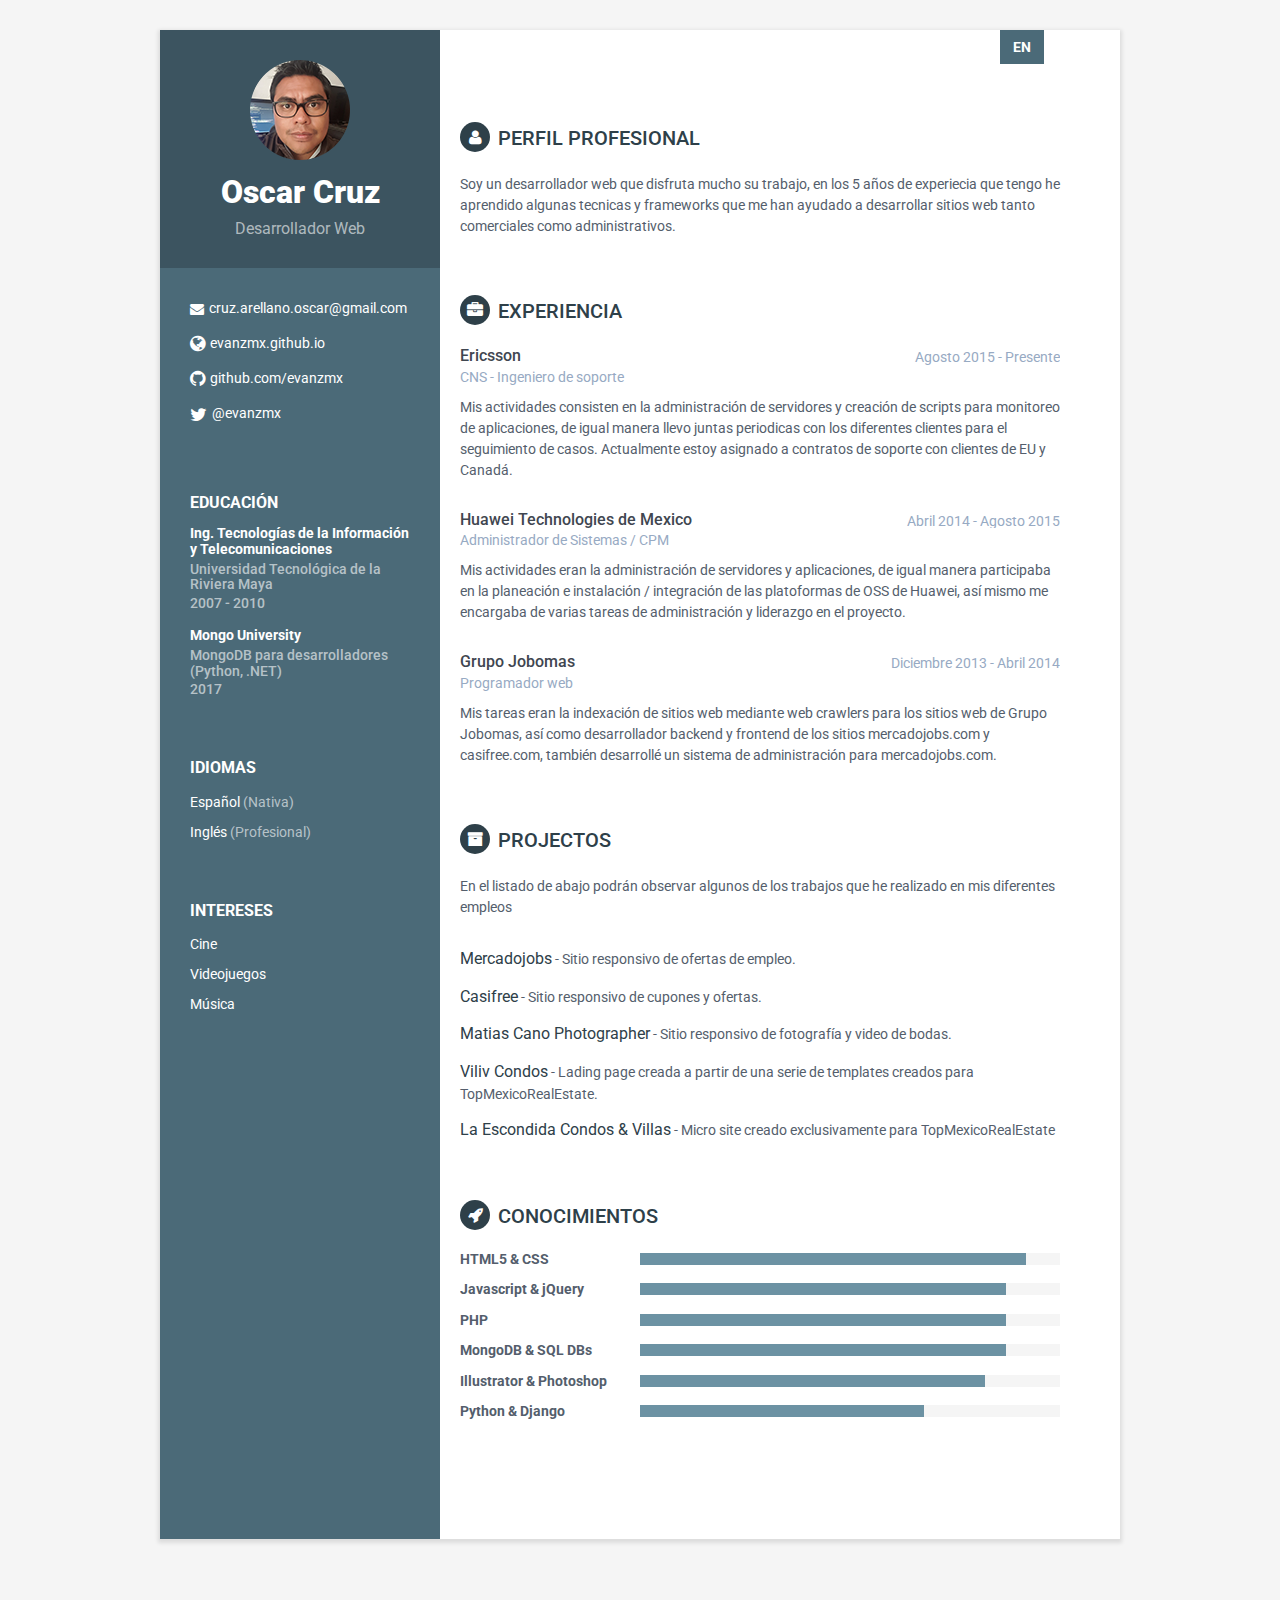
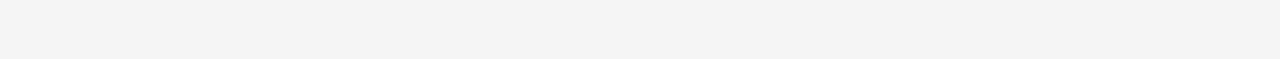
==== commit ec9ee15a: "Language button" ====
--- a/index.html
+++ b/index.html
@@ -62,7 +62,7 @@
                 <div class="item">
                     <h4 id="degree2" class="degree">[DEGRE2]</h4>
                     <h5 id="grad2" class="meta">[SCHOOL2]</h5>
-                    <div class="time">2014</div>
+                    <div class="time">2017</div>
                 </div><!--//item-->
             </div><!--//education-container-->
             
@@ -86,7 +86,7 @@
         </div><!--//sidebar-wrapper-->
         
         <div class="main-wrapper">
-            
+            <button type="button" id="btnlang" class="btn btnlang">Button</button>
             <section class="section summary-section">
                 <h2 id="profile" class="section-title"><i class="fa fa-user"></i>Career Profile</h2>
                 <div class="summary">
--- a/assets/css/styles-6.css
+++ b/assets/css/styles-6.css
@@ -256,6 +256,17 @@
 .footer .fa-heart {
   color: #fb866a;
 }
+
+.btnlang{
+  background: #4B6A78;
+  color: #fff;
+  font-weight: bold;
+  position: relative;
+  top: -60px;
+  left: 90%;
+  border-radius: 0;
+}
+
 /* Extra small devices (phones, less than 768px) */
 @media (max-width: 767px) {
   .sidebar-wrapper {
@@ -272,6 +283,10 @@
   }
   .main-wrapper .upper-row {
     margin-bottom: 0;
+  }
+
+  .btnlang{
+    top: -30px;
   }
 }
 /* Small devices (tablets, 768px and up) */
@@ -290,6 +305,8 @@
     position: relative;
     top: 1px;
   }
+
+
 }
 /* Large devices (large desktops, 1200px and up) */
 /* Ex-Large devices (large desktops, 1200px and up) */
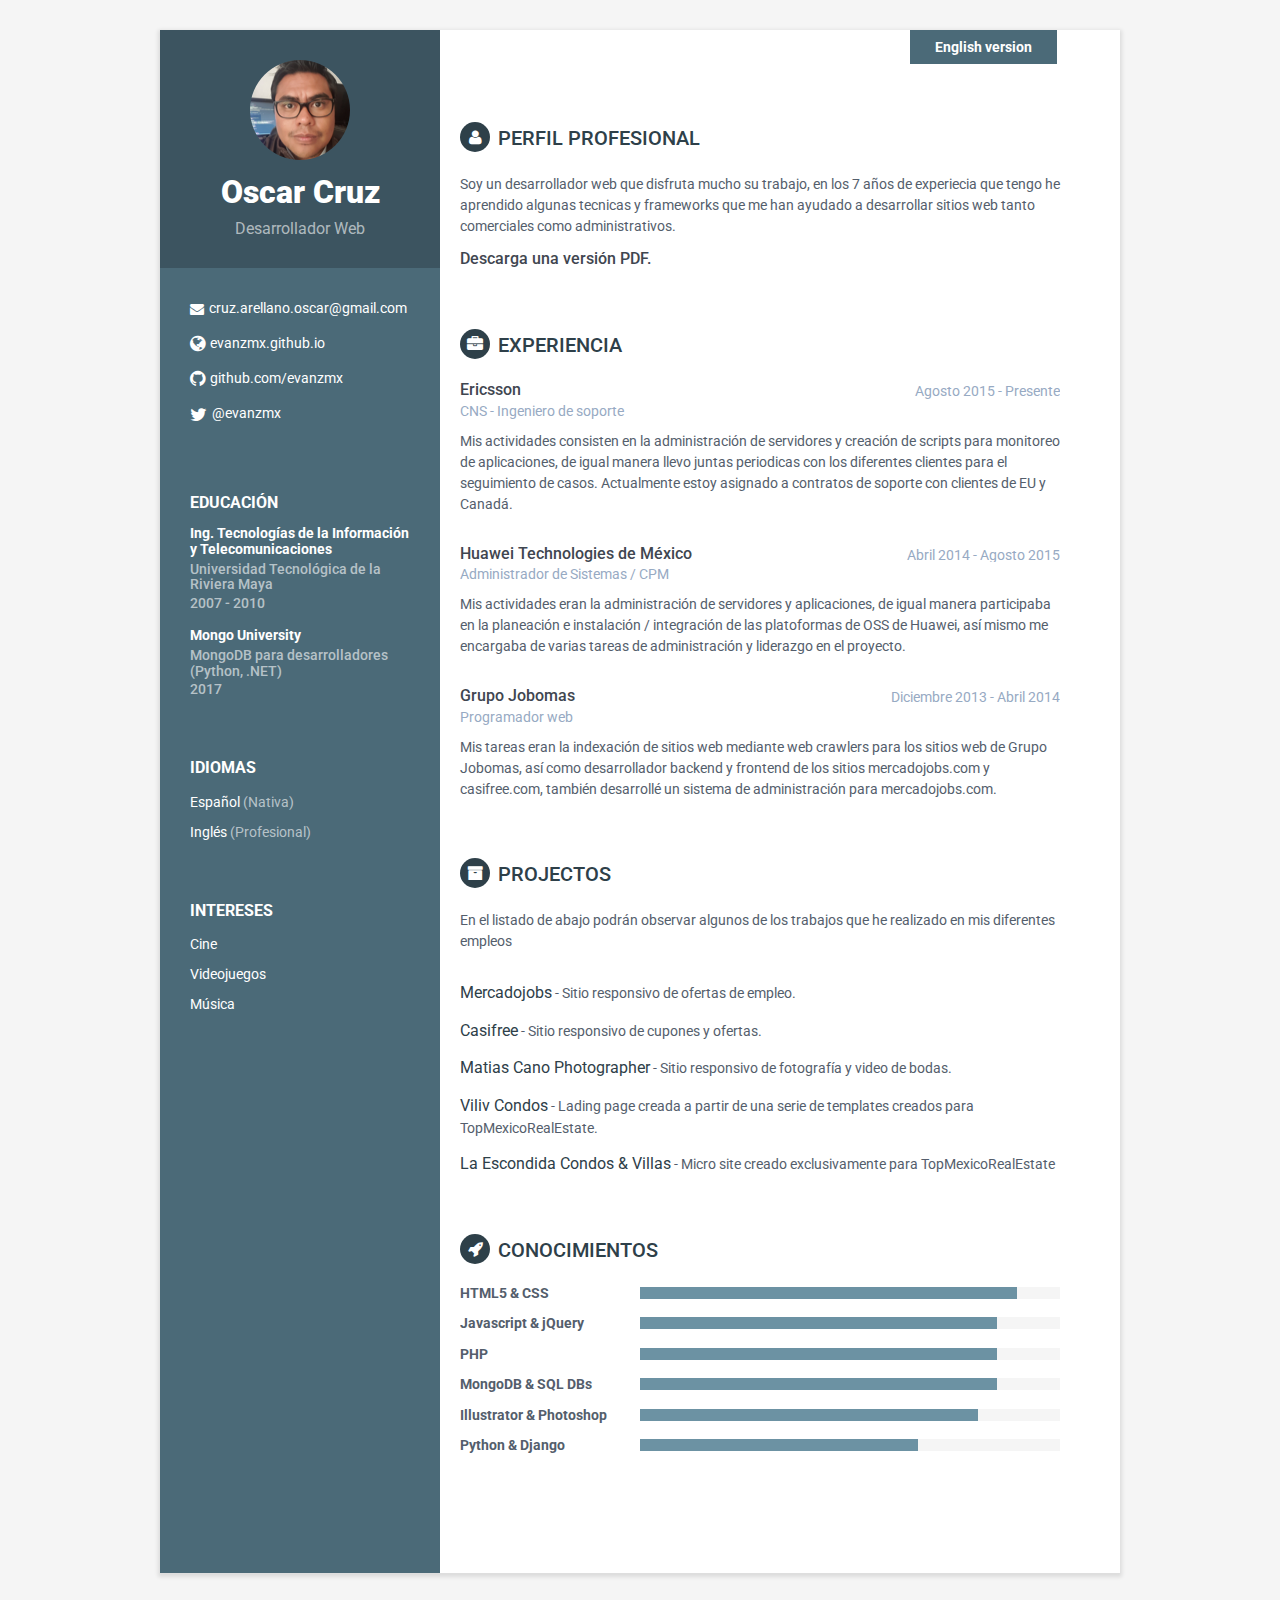
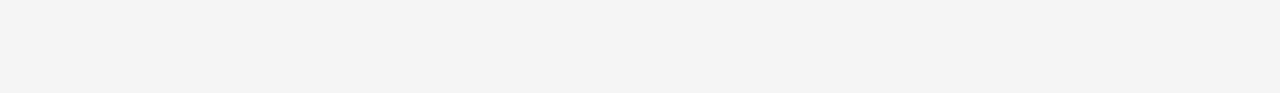
==== commit efa65b30: "PDF" ====
--- a/index.html
+++ b/index.html
@@ -91,6 +91,7 @@
                 <h2 id="profile" class="section-title"><i class="fa fa-user"></i>Career Profile</h2>
                 <div class="summary">
                     <p id="profile_text">Summarise your career here lorem ipsum dolor sit amet, consectetuer adipiscing elit. You can <a href="http://themes.3rdwavemedia.com/website-templates/orbit-free-resume-cv-template-for-developers/" target="_blank">download this free resume/CV template here</a>. Aenean commodo ligula eget dolor aenean massa. Cum sociis natoque penatibus et magnis dis parturient montes, nascetur ridiculus mus. Donec quam felis, ultricies nec, pellentesque eu.</p>
+                    <p><a class="job-title" id="btn_download" href="" title="">sddcsdsdsdsdsds</a> </p>
                 </div><!--//summary-->
             </section><!--//section-->
             
--- a/assets/css/styles-6.css
+++ b/assets/css/styles-6.css
@@ -263,8 +263,9 @@
   font-weight: bold;
   position: relative;
   top: -60px;
-  left: 90%;
+  left: 75%;
   border-radius: 0;
+  width: 147px;
 }
 
 /* Extra small devices (phones, less than 768px) */
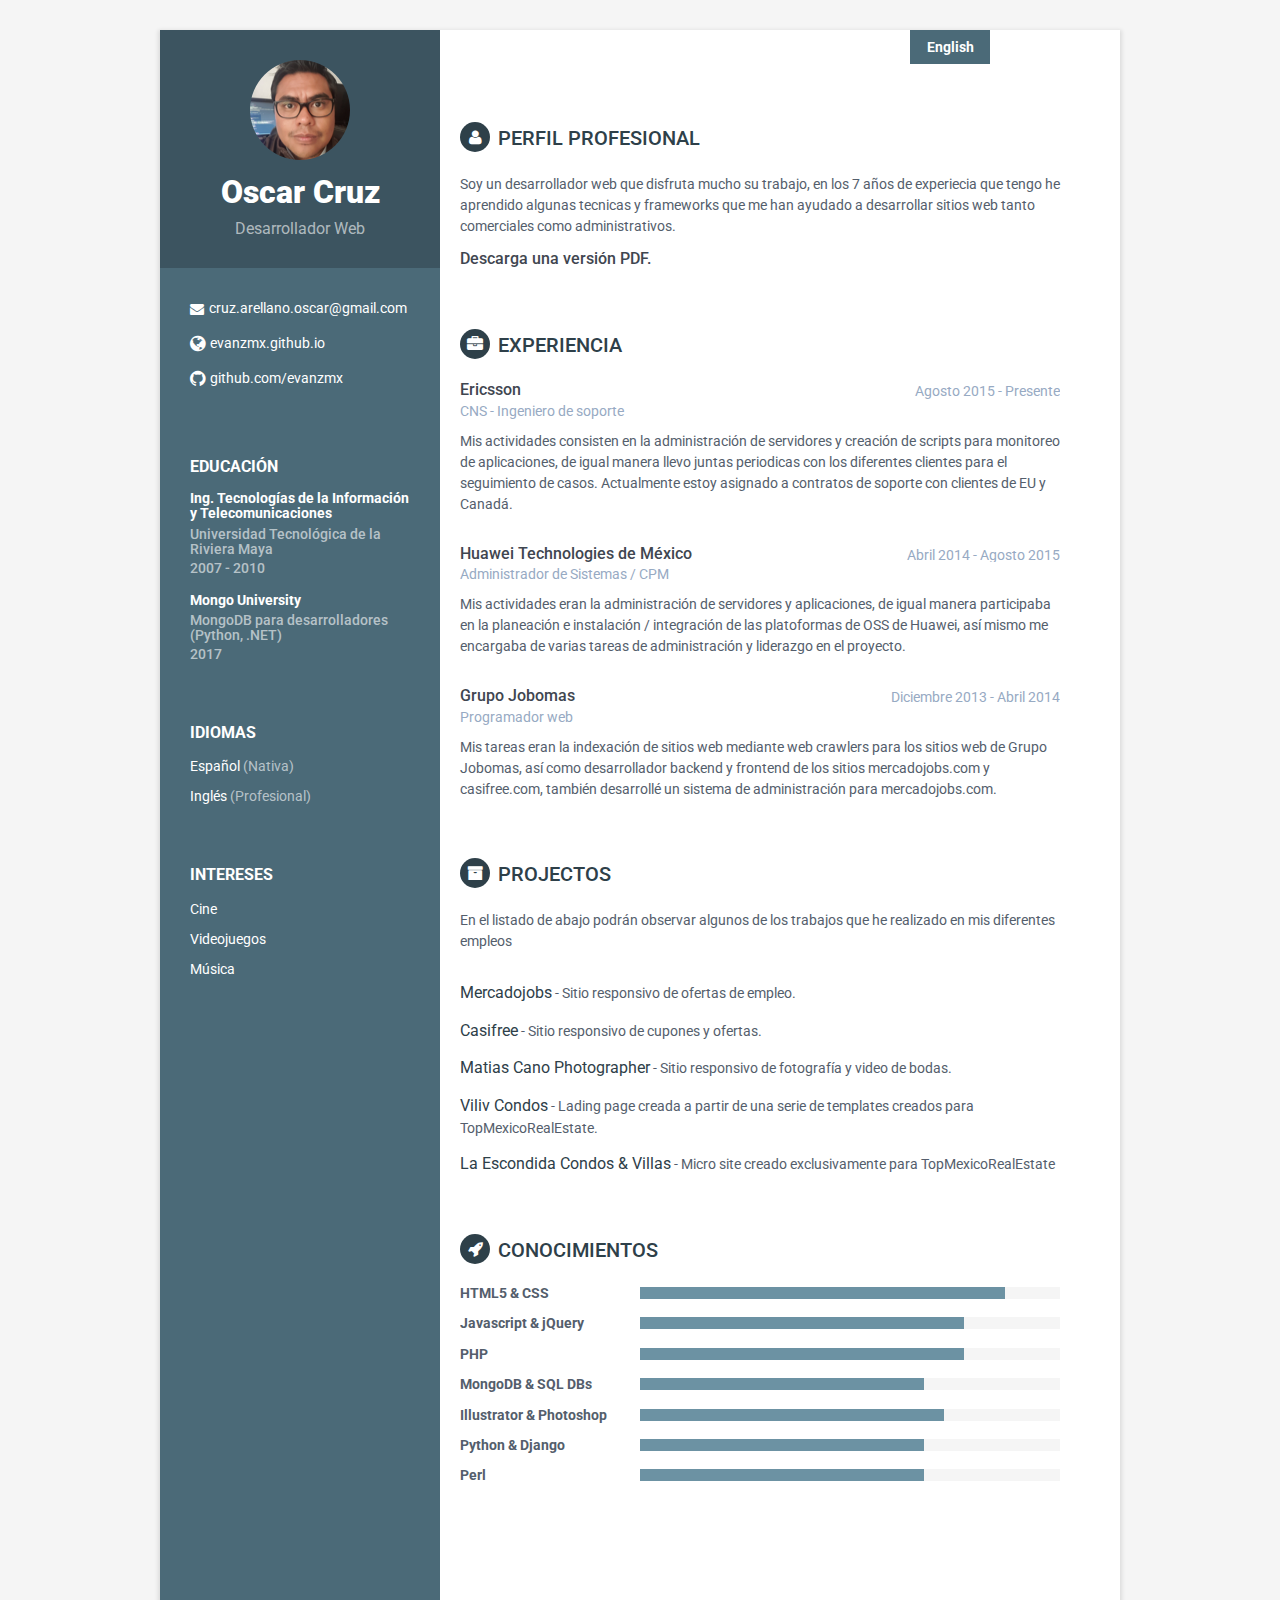
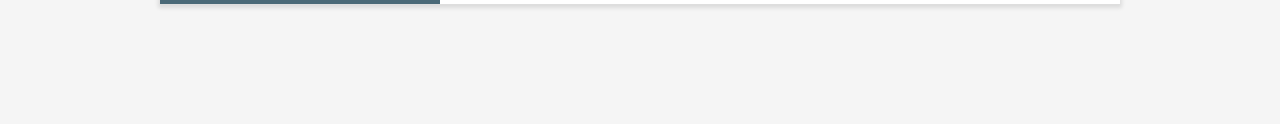
==== commit 5cb455a2: "CV update" ====
--- a/index.html
+++ b/index.html
@@ -3,7 +3,7 @@
 <!--[if IE 9]> <html lang="en" class="ie9"> <![endif]-->  
 <!--[if !IE]><!--> <html lang="es"> <!--<![endif]-->  
 <head>
-    <title>Oscar Cruz Arellano - Web delevoper</title>
+    <title>Oscar Cruz Arellano - Developer/Support Engineer</title>
     <!-- Meta -->
     <meta charset="utf-8">
     <meta http-equiv="X-UA-Compatible" content="IE=edge">
@@ -49,7 +49,7 @@
                     <li class="website"><i class="fa fa-globe"></i><a href="http://evanzmx.github.io" target="_blank">evanzmx.github.io</a></li>
                     <!--<li class="linkedin"><i class="fa fa-linkedin"></i><a href="#" target="_blank">linkedin.com/in/alandoe</a></li>-->
                     <li class="github"><i class="fa fa-github"></i><a href="#" target="_blank">github.com/evanzmx</a></li>
-                    <li class="twitter"><i class="fa fa-twitter"></i><a href="https://twitter.com/evanzmx" target="_blank">@evanzmx</a></li>
+                    <!--<li class="twitter"><i class="fa fa-twitter"></i><a href="https://twitter.com/evanzmx" target="_blank">@evanzmx</a></li>-->
                 </ul>
             </div><!--//contact-container-->
             <div class="education-container container-block">
@@ -167,7 +167,7 @@
                     <div class="item">
                         <h3 class="level-title">HTML5 &amp; CSS</h3>
                         <div class="level-bar">
-                            <div class="level-bar-inner" data-level="95%">
+                            <div class="level-bar-inner" data-level="90%">
                             </div>                                      
                         </div><!--//level-bar-->                                 
                     </div><!--//item-->
@@ -175,7 +175,7 @@
                     <div class="item">
                         <h3 class="level-title">Javascript &amp; jQuery</h3>
                         <div class="level-bar">
-                            <div class="level-bar-inner" data-level="90%">
+                            <div class="level-bar-inner" data-level="80%">
                             </div>                                      
                         </div><!--//level-bar-->                                 
                     </div><!--//item-->
@@ -183,7 +183,7 @@
                     <div class="item">
                         <h3 class="level-title">PHP</h3>
                         <div class="level-bar">
-                            <div class="level-bar-inner" data-level="90%">
+                            <div class="level-bar-inner" data-level="80%">
                             </div>                                      
                         </div><!--//level-bar-->                                 
                     </div><!--//item-->
@@ -191,7 +191,7 @@
                     <div class="item">
                         <h3 class="level-title">MongoDB &amp; SQL DBs</h3>
                         <div class="level-bar">
-                            <div class="level-bar-inner" data-level="90%">
+                            <div class="level-bar-inner" data-level="70%">
                             </div>                                      
                         </div><!--//level-bar-->                                 
                     </div><!--//item-->
@@ -199,13 +199,21 @@
                     <div class="item">
                         <h3 class="level-title">Illustrator &amp; Photoshop</h3>
                         <div class="level-bar">
-                            <div class="level-bar-inner" data-level="85%">
+                            <div class="level-bar-inner" data-level="75%">
                             </div>                                      
                         </div><!--//level-bar-->                                 
                     </div><!--//item-->
 
                     <div class="item">
                         <h3 class="level-title">Python &amp; Django</h3>
+                        <div class="level-bar">
+                            <div class="level-bar-inner" data-level="70%">
+                            </div>                                      
+                        </div><!--//level-bar-->                                 
+                    </div><!--//item-->
+
+                    <div class="item">
+                        <h3 class="level-title">Perl</h3>
                         <div class="level-bar">
                             <div class="level-bar-inner" data-level="70%">
                             </div>                                      
--- a/assets/css/styles-6.css
+++ b/assets/css/styles-6.css
@@ -265,7 +265,7 @@
   top: -60px;
   left: 75%;
   border-radius: 0;
-  width: 147px;
+  width: 80px;
 }
 
 /* Extra small devices (phones, less than 768px) */
@@ -288,6 +288,7 @@
 
   .btnlang{
     top: -30px;
+    left: 70%;
   }
 }
 /* Small devices (tablets, 768px and up) */
@@ -308,6 +309,15 @@
   }
 
 
+
+}
+
+/*Extra EXTRA small devices */
+@media (max-width: 510px) {
+  .btnlang{
+    top: -30px;
+    left: 50%;
+  }
 }
 /* Large devices (large desktops, 1200px and up) */
 /* Ex-Large devices (large desktops, 1200px and up) */
